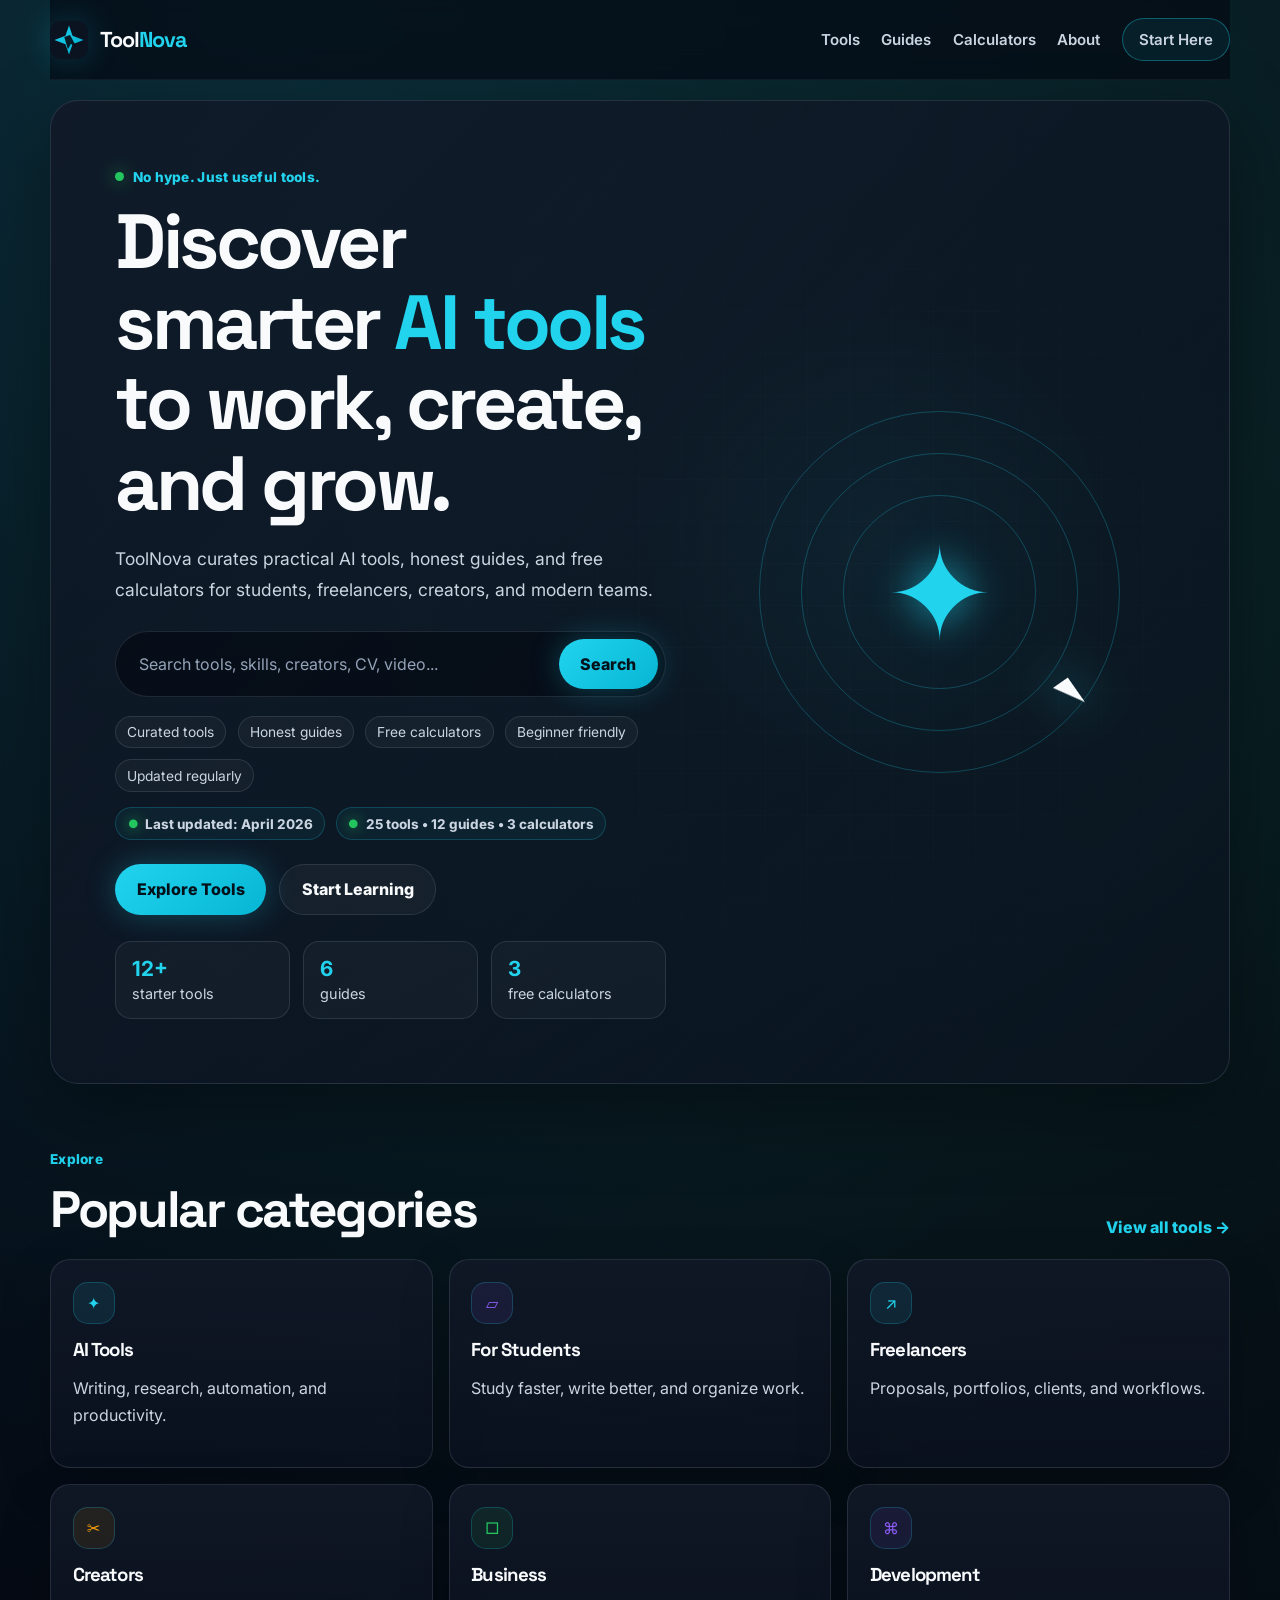
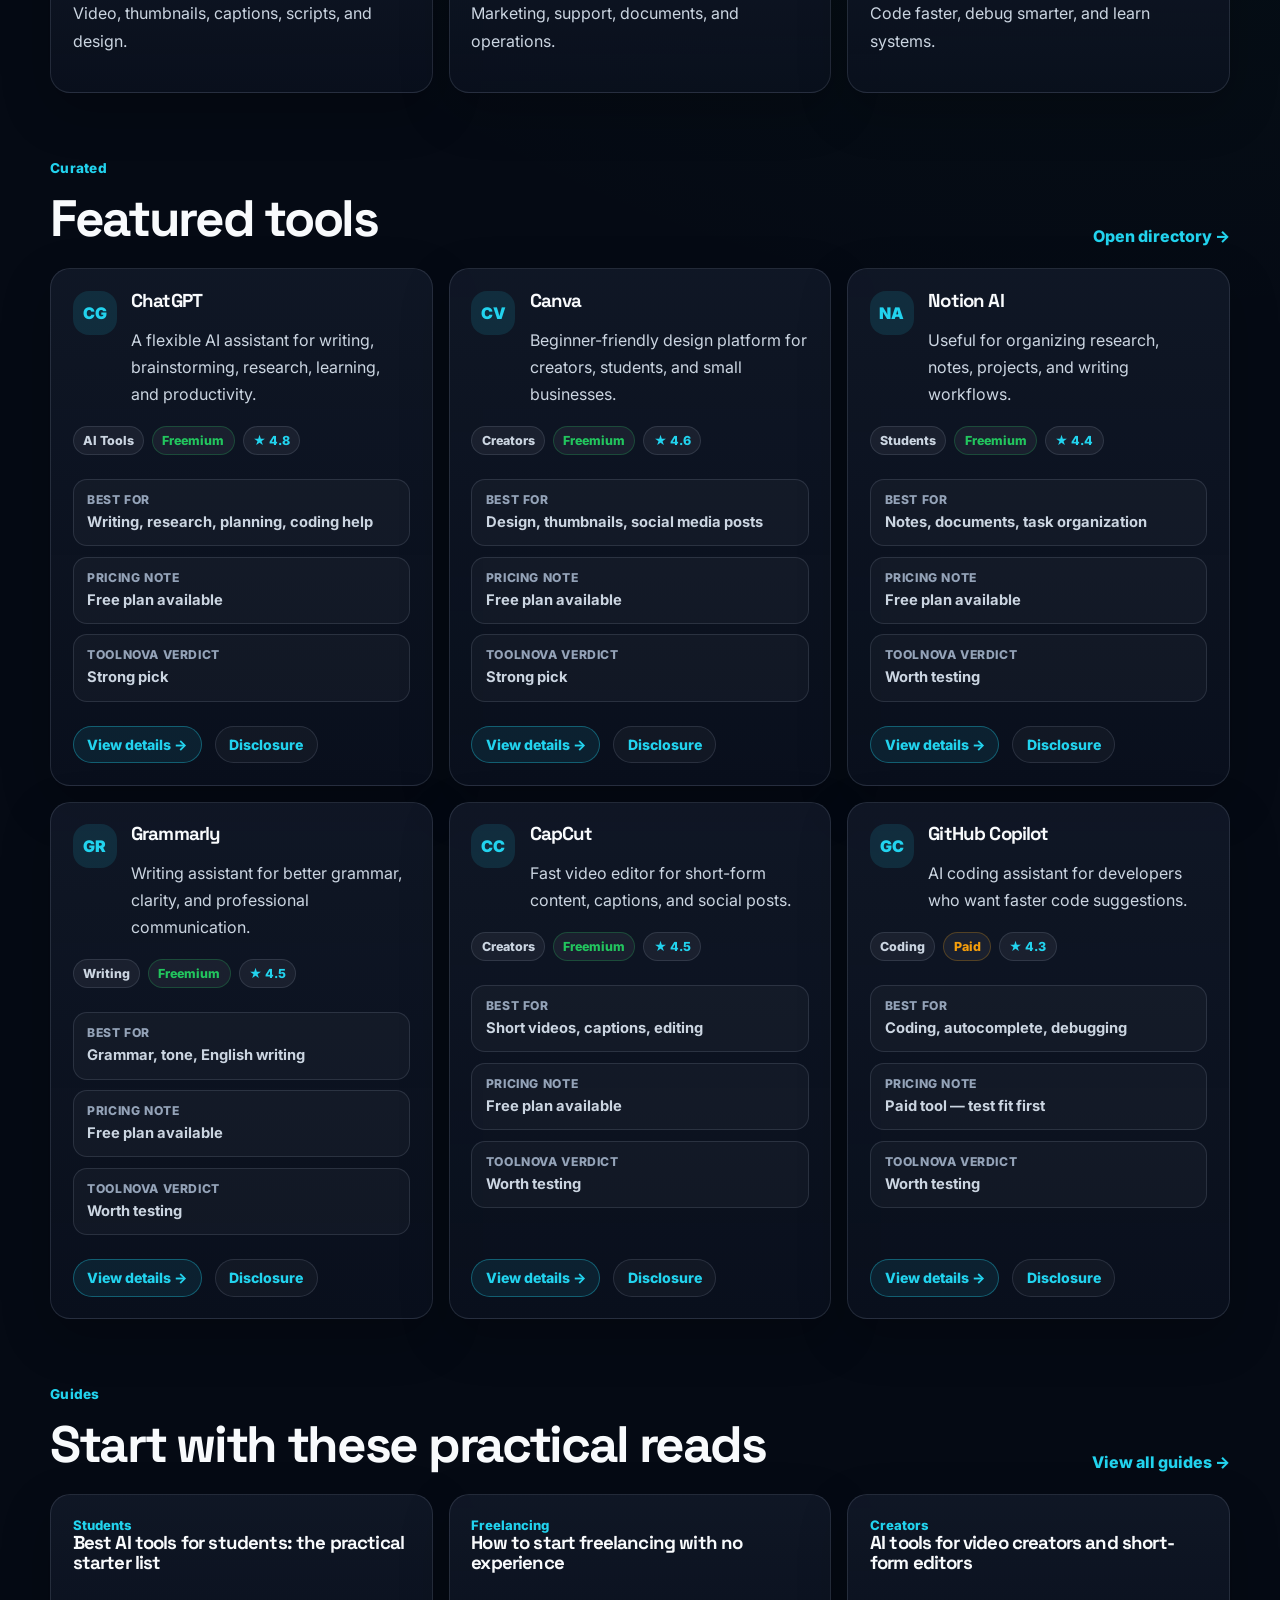
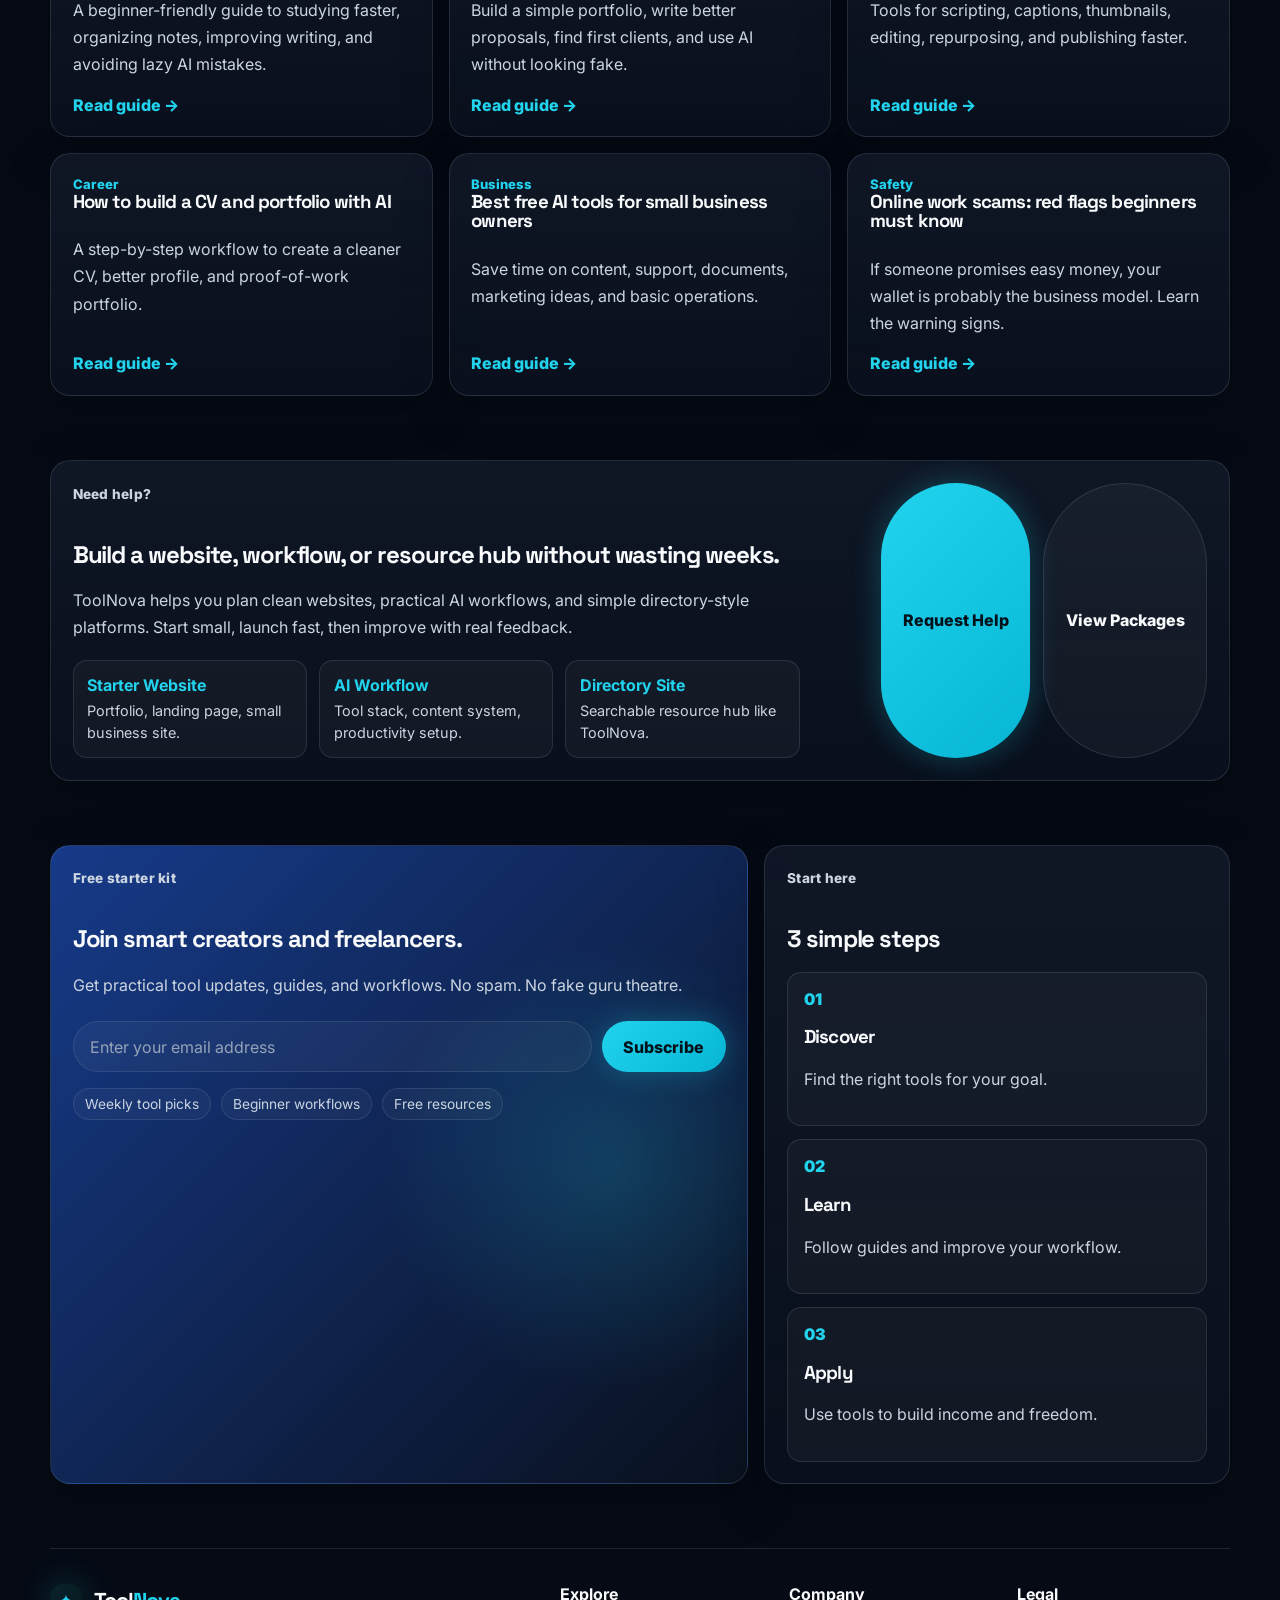
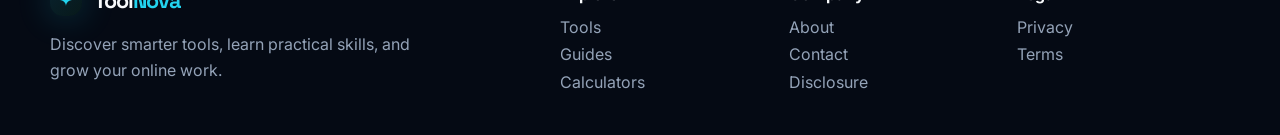
==== index.html @ 2f3869a3 "Prepare Google Search Console setup" ====
<!DOCTYPE html>
<html lang="en">
<head>
  <meta charset="UTF-8" />
  <meta name="viewport" content="width=device-width, initial-scale=1.0" />
  <meta name="description" content="ToolNova helps students, freelancers, creators, and teams discover smarter AI tools, practical guides, and useful calculators." />
  <link rel="canonical" href="https://toolnova.pages.dev/" />
  
  <meta property="og:title" content="ToolNova — Discover smarter AI tools" />
  <meta property="og:description"
    content="Curated AI tools, practical guides, and free calculators for students, freelancers, creators, and modern teams." />
  <meta property="og:type" content="website" />
  <meta property="og:url" content="https://toolnova.pages.dev/" />
  
  <meta name="twitter:card" content="summary" />
  <meta name="twitter:title" content="ToolNova — Discover smarter AI tools" />
  <meta name="twitter:description"
    content="Curated AI tools, practical guides, and free calculators for smarter online work." />
  <meta name="theme-color" content="#050A14" />
  <title>ToolNova — Discover smarter tools to work, create, and grow</title>
  <!-- Google Search Console verification will be added here after domain setup.
    Example:
    <meta name="google-site-verification" content="PASTE_VERIFICATION_CODE_HERE" />
    -->
  <link rel="icon" href="assets/favicon.svg" type="image/svg+xml" />
  <link rel="stylesheet" href="css/style.css" />
</head>
<body>
  <header class="site-header site-header-sticky">
    <a class="brand" href="index.html" aria-label="ToolNova Home">
      <span class="brand-mark" aria-hidden="true">
        <svg width="38" height="38" viewBox="0 0 64 64" fill="none" xmlns="http://www.w3.org/2000/svg">
          <rect width="64" height="64" rx="18" fill="#0B1220"/>
          <path d="M32 7.5L38 24.9L56.5 32L38 39.1L32 56.5L26 39.1L7.5 32L26 24.9L32 7.5Z" fill="url(#novaGradient)"/>
          <path d="M33.7 23.5L44 42.6L35 38.9L30.2 47.4L24 27.1L33.7 23.5Z" fill="#050A14" opacity="0.9"/>
          <defs>
            <linearGradient id="novaGradient" x1="11" y1="9" x2="54" y2="57" gradientUnits="userSpaceOnUse">
              <stop stop-color="#22D3EE"/>
              <stop offset="0.72" stop-color="#06B6D4"/>
              <stop offset="1" stop-color="#22C55E"/>
            </linearGradient>
          </defs>
        </svg>
      </span>
      <span class="brand-text">Tool<span>Nova</span></span>
    </a>

    <button class="nav-toggle" aria-label="Open menu" data-nav-toggle>☰</button>

    <nav class="main-nav" data-nav>
      <a href="tools.html">Tools</a>
      <a href="guides.html">Guides</a>
      <a href="calculators.html">Calculators</a>
      <a href="about.html">About</a>
      <a class="nav-cta" href="contact.html">Start Here</a>
    </nav>
  </header>

  <main>
    <section class="hero">
      <div class="hero-content">
        <p class="eyebrow"><span></span> No hype. Just useful tools.</p>
        <h1>Discover smarter <span>AI tools</span> to work, create, and grow.</h1>
        <p class="hero-copy">
          ToolNova curates practical AI tools, honest guides, and free calculators for students,
          freelancers, creators, and modern teams.
        </p>

        <form class="hero-search" action="tools.html">
          <input name="q" type="search" placeholder="Search tools, skills, creators, CV, video..." aria-label="Search ToolNova" />
          <button type="submit">Search</button>
        </form>

        <div class="trust-row">
          <span>Curated tools</span>
          <span>Honest guides</span>
          <span>Free calculators</span>
          <span>Beginner friendly</span>
          <span>Updated regularly</span>
        </div>
        
        <div class="update-signal">
          <span>Last updated: April 2026</span>
          <span>25 tools • 12 guides • 3 calculators</span>  </div>

        <div class="hero-actions">
          <a class="btn btn-primary" href="tools.html">Explore Tools</a>
          <a class="btn btn-secondary" href="guides.html">Start Learning</a>
        </div>

        <div class="quick-stats">
          <div><strong>12+</strong><span>starter tools</span></div>
          <div><strong>6</strong><span>guides</span></div>
          <div><strong>3</strong><span>free calculators</span></div>
        </div>
      </div>

      <div class="hero-visual" aria-hidden="true">
        <div class="orbital">
          <div class="orbit orbit-one"></div>
          <div class="orbit orbit-two"></div>
          <div class="orbit orbit-three"></div>
          <div class="nova-star">✦</div>
          <div class="cursor-shape"></div>
        </div>
      </div>
    </section>

    <section class="section">
      <div class="section-head">
        <div>
          <p class="section-kicker">Explore</p>
          <h2>Popular categories</h2>
        </div>
        <a href="tools.html" class="text-link">View all tools →</a>
      </div>

      <div class="category-grid">
        <a class="category-card" href="tools.html?category=AI Tools">
          <span class="category-icon">✦</span>
          <h3>AI Tools</h3>
          <p>Writing, research, automation, and productivity.</p>
        </a>
        <a class="category-card" href="tools.html?category=Students">
          <span class="category-icon violet">▱</span>
          <h3>For Students</h3>
          <p>Study faster, write better, and organize work.</p>
        </a>
        <a class="category-card" href="tools.html?category=Freelancers">
          <span class="category-icon cyan">↗</span>
          <h3>Freelancers</h3>
          <p>Proposals, portfolios, clients, and workflows.</p>
        </a>
        <a class="category-card" href="tools.html?category=Creators">
          <span class="category-icon amber">✂</span>
          <h3>Creators</h3>
          <p>Video, thumbnails, captions, scripts, and design.</p>
        </a>
        <a class="category-card" href="tools.html?category=Business">
          <span class="category-icon green">□</span>
          <h3>Business</h3>
          <p>Marketing, support, documents, and operations.</p>
        </a>
        <a class="category-card" href="tools.html?category=Coding">
          <span class="category-icon purple">⌘</span>
          <h3>Development</h3>
          <p>Code faster, debug smarter, and learn systems.</p>
        </a>
      </div>
    </section>

    <section class="section">
      <div class="section-head">
        <div>
          <p class="section-kicker">Curated</p>
          <h2>Featured tools</h2>
        </div>
        <a href="tools.html" class="text-link">Open directory →</a>
      </div>

      <div class="tool-grid" data-featured-tools></div>
    </section>

    <section class="section">
      <div class="section-head">
        <div>
          <p class="section-kicker">Guides</p>
          <h2>Start with these practical reads</h2>
        </div>
        <a href="guides.html" class="text-link">View all guides →</a>
      </div>
      <div class="article-grid" data-home-guides></div>
    </section>

    <section class="service-strip enhanced-service-strip">
      <div>
        <p class="section-kicker">Need help?</p>
        <h2>Build a website, workflow, or resource hub without wasting weeks.</h2>
        <p>
          ToolNova helps you plan clean websites, practical AI workflows, and simple directory-style platforms.
          Start small, launch fast, then improve with real feedback.
        </p>
    
        <div class="service-mini-grid">
          <div>
            <strong>Starter Website</strong>
            <span>Portfolio, landing page, small business site.</span>
          </div>
          <div>
            <strong>AI Workflow</strong>
            <span>Tool stack, content system, productivity setup.</span>
          </div>
          <div>
            <strong>Directory Site</strong>
            <span>Searchable resource hub like ToolNova.</span>
          </div>
        </div>
      </div>
    
      <div class="service-actions">
        <a class="btn btn-primary" href="contact.html">Request Help</a>
        <a class="btn btn-secondary" href="contact.html">View Packages</a>
      </div>
      </section>
      
    <section class="split-section">
      <div class="newsletter-card">
        <p class="section-kicker">Free starter kit</p>
        <h2>Join smart creators and freelancers.</h2>
        <p>Get practical tool updates, guides, and workflows. No spam. No fake guru theatre.</p>
        <form class="inline-form">
          <input type="email" placeholder="Enter your email address" aria-label="Email address">
          <button type="button">Subscribe</button>
        </form>
        <div class="newsletter-benefits">
          <span>Weekly tool picks</span>
          <span>Beginner workflows</span>
          <span>Free resources</span>
        </div>
      </div>

      <div class="steps-card">
        <p class="section-kicker">Start here</p>
        <h2>3 simple steps</h2>
        <div class="steps">
          <div>
            <span>01</span>
            <h3>Discover</h3>
            <p>Find the right tools for your goal.</p>
          </div>
          <div>
            <span>02</span>
            <h3>Learn</h3>
            <p>Follow guides and improve your workflow.</p>
          </div>
          <div>
            <span>03</span>
            <h3>Apply</h3>
            <p>Use tools to build income and freedom.</p>
          </div>
        </div>
      </div>
    </section>
  </main>

  <footer class="site-footer">
    <div>
      <a class="brand footer-brand" href="index.html">
        <span class="brand-mark small">✦</span>
        <span class="brand-text">Tool<span>Nova</span></span>
      </a>
      <p>Discover smarter tools, learn practical skills, and grow your online work.</p>
    </div>

    <div class="footer-links">
      <div>
        <h4>Explore</h4>
        <a href="tools.html">Tools</a>
        <a href="guides.html">Guides</a>
        <a href="calculators.html">Calculators</a>
      </div>
      <div>
        <h4>Company</h4>
        <a href="about.html">About</a>
        <a href="contact.html">Contact</a>
        <a href="affiliate-disclosure.html">Disclosure</a>
      </div>
      <div>
        <h4>Legal</h4>
        <a href="privacy.html">Privacy</a>
        <a href="terms.html">Terms</a>
      </div>
    </div>
  </footer>

  <script src="js/data.js"></script>
  <script src="js/app.js"></script>
</body>
</html>
---- css/style.css ----
@import url('https://fonts.googleapis.com/css2?family=Inter:wght@400;500;600;700;800&family=Space+Grotesk:wght@600;700;800&display=swap');

:root {
  --bg: #050A14;
  --surface: #0B1220;
  --card: #111827;
  --card-soft: #162033;
  --primary: #22D3EE;
  --primary-dark: #06B6D4;
  --success: #22C55E;
  --warning: #F59E0B;
  --violet: #8B5CF6;
  --text: #F8FAFC;
  --text-soft: #CBD5E1;
  --text-muted: #94A3B8;
  --border: rgba(148, 163, 184, 0.18);
  --glow: rgba(34, 211, 238, 0.28);
  --shadow: 0 24px 80px rgba(0, 0, 0, 0.35);
  --radius-xl: 28px;
  --radius-lg: 20px;
  --radius-md: 14px;
}

* { box-sizing: border-box; }
html { scroll-behavior: smooth; }

body {
  margin: 0;
  font-family: Inter, system-ui, -apple-system, BlinkMacSystemFont, "Segoe UI", sans-serif;
  color: var(--text);
  background:
    radial-gradient(circle at 20% 0%, rgba(34, 211, 238, 0.16), transparent 32%),
    radial-gradient(circle at 88% 12%, rgba(34, 197, 94, 0.08), transparent 30%),
    var(--bg);
  min-height: 100vh;
}

a { color: inherit; }
button, input, select { font: inherit; }

.site-header {
  width: min(1180px, calc(100% - 32px));
  margin: 0 auto;
  padding: 18px 0;
  display: flex;
  align-items: center;
  justify-content: space-between;
  position: relative;
  z-index: 20;
}

.site-header-sticky {
  position: sticky;
  top: 0;
  backdrop-filter: blur(14px);
  background: rgba(5, 10, 20, 0.72);
  border-bottom: 1px solid rgba(148, 163, 184, 0.08);
}

.site-header.compact { border-bottom: 1px solid rgba(148, 163, 184, 0.08); }

.brand {
  display: inline-flex;
  align-items: center;
  gap: 0.72rem;
  text-decoration: none;
}
.brand-mark {
  display: inline-grid;
  place-items: center;
  width: 38px;
  height: 38px;
  border-radius: 18px;
  color: var(--primary);
  background: linear-gradient(135deg, rgba(34, 211, 238, 0.12), rgba(34, 197, 94, 0.08));
  box-shadow: 0 0 34px rgba(34, 211, 238, 0.24);
}
.brand-mark.small {
  width: 32px;
  height: 32px;
  border-radius: 13px;
}
.brand-text {
  font-family: "Space Grotesk", Inter, sans-serif;
  font-size: 1.35rem;
  font-weight: 800;
  letter-spacing: -0.045em;
}
.brand-text span { color: var(--primary); }

.main-nav {
  display: flex;
  align-items: center;
  gap: 1.35rem;
}
.main-nav a {
  text-decoration: none;
  color: var(--text-soft);
  font-size: 0.94rem;
  font-weight: 600;
  transition: 0.2s ease;
}
.main-nav a:hover, .main-nav a.active { color: var(--primary); }
.nav-cta {
  padding: 0.7rem 1rem;
  border: 1px solid rgba(34, 211, 238, 0.35);
  border-radius: 999px;
  background: rgba(34, 211, 238, 0.08);
}
.nav-toggle {
  display: none;
  color: var(--text);
  background: transparent;
  border: 1px solid var(--border);
  border-radius: 12px;
  padding: 0.45rem 0.7rem;
}

.hero {
  width: min(1180px, calc(100% - 32px));
  margin: 20px auto 0;
  min-height: 640px;
  display: grid;
  grid-template-columns: 1.1fr 0.9fr;
  gap: 3rem;
  align-items: center;
  border: 1px solid var(--border);
  border-radius: var(--radius-xl);
  background:
    linear-gradient(135deg, rgba(17, 24, 39, 0.86), rgba(11, 18, 32, 0.58)),
    radial-gradient(circle at 70% 45%, rgba(34, 211, 238, 0.16), transparent 24%);
  box-shadow: var(--shadow);
  padding: clamp(2rem, 5vw, 4.5rem);
  overflow: hidden;
  position: relative;
}
.hero::before {
  content: "";
  position: absolute;
  inset: 0;
  opacity: 0.35;
  background-image:
    linear-gradient(rgba(148, 163, 184, 0.08) 1px, transparent 1px),
    linear-gradient(90deg, rgba(148, 163, 184, 0.08) 1px, transparent 1px);
  background-size: 42px 42px;
  mask-image: radial-gradient(circle at 70% 50%, black, transparent 60%);
  pointer-events: none;
}
.hero-content, .hero-visual { position: relative; z-index: 2; }

.eyebrow, .section-kicker {
  color: var(--primary);
  display: inline-flex;
  align-items: center;
  gap: 0.55rem;
  font-weight: 800;
  font-size: 0.85rem;
  letter-spacing: 0.02em;
  margin: 0 0 1rem;
}
.eyebrow span {
  width: 9px; height: 9px; border-radius: 50%;
  background: var(--success);
  box-shadow: 0 0 18px rgba(34, 197, 94, 0.8);
}

h1, h2, h3 {
  font-family: "Space Grotesk", Inter, sans-serif;
  letter-spacing: -0.045em;
  line-height: 1.05;
}
.hero h1 { font-size: clamp(2.7rem, 6vw, 5.8rem); margin: 0 0 1.2rem; }
.hero h1 span, .page-hero h1 span { color: var(--primary); }
.hero-copy {
  color: var(--text-soft);
  font-size: 1.09rem;
  line-height: 1.8;
  max-width: 650px;
  margin: 0 0 1.6rem;
}

.hero-search {
  display: flex;
  max-width: 680px;
  padding: 0.45rem;
  gap: 0.4rem;
  border: 1px solid var(--border);
  border-radius: 999px;
  background: rgba(5, 10, 20, 0.72);
}
.hero-search input,
.filters input,
.filters select,
.inline-form input,
.calculator-card input {
  width: 100%;
  background: rgba(255, 255, 255, 0.04);
  border: 1px solid var(--border);
  color: var(--text);
  border-radius: 999px;
  padding: 0.9rem 1rem;
  outline: none;
}
.hero-search input { border: 0; background: transparent; }
.hero-search input::placeholder,
.inline-form input::placeholder { color: var(--text-muted); }

.hero-search button, .inline-form button, .btn {
  border: 0;
  cursor: pointer;
  border-radius: 999px;
  padding: 0.92rem 1.35rem;
  font-weight: 800;
  text-decoration: none;
  display: inline-flex;
  align-items: center;
  justify-content: center;
  transition: transform 0.2s ease, box-shadow 0.2s ease;
  white-space: nowrap;
}
.hero-search button, .inline-form button, .btn-primary {
  background: linear-gradient(135deg, var(--primary), var(--primary-dark));
  color: #03111A;
  box-shadow: 0 0 30px var(--glow);
}
.btn-secondary {
  background: rgba(255, 255, 255, 0.04);
  color: var(--text);
  border: 1px solid var(--border);
}
.btn:hover, .hero-search button:hover, .inline-form button:hover { transform: translateY(-2px); }

.trust-row {
  display: flex; flex-wrap: wrap; gap: 0.7rem;
  margin: 1.2rem 0 1.2rem;
}
.trust-row span, .newsletter-benefits span {
  font-size: 0.86rem;
  color: var(--text-soft);
  border: 1px solid var(--border);
  background: rgba(255, 255, 255, 0.035);
  padding: 0.45rem 0.7rem;
  border-radius: 999px;
}
.hero-actions {
  display: flex;
  gap: 0.8rem;
  flex-wrap: wrap;
}
.quick-stats {
  margin-top: 1.6rem;
  display: grid;
  grid-template-columns: repeat(3, minmax(0, 1fr));
  gap: 0.8rem;
}
.quick-stats div {
  padding: 0.9rem 1rem;
  border: 1px solid var(--border);
  background: rgba(255, 255, 255, 0.03);
  border-radius: 16px;
}
.quick-stats strong {
  display: block;
  color: var(--primary);
  font-size: 1.3rem;
  margin-bottom: 0.15rem;
}
.quick-stats span { color: var(--text-soft); font-size: 0.9rem; }

.hero-visual { min-height: 420px; display: grid; place-items: center; }
.orbital {
  width: min(420px, 82vw);
  height: min(420px, 82vw);
  position: relative;
  display: grid;
  place-items: center;
}
.orbit {
  position: absolute;
  border: 1px solid rgba(34, 211, 238, 0.25);
  border-radius: 50%;
  animation: spin 22s linear infinite;
}
.orbit-one { width: 86%; height: 86%; }
.orbit-two { width: 66%; height: 66%; animation-duration: 16s; }
.orbit-three { width: 46%; height: 46%; animation-duration: 10s; }
.nova-star {
  font-size: 8rem;
  color: var(--primary);
  text-shadow: 0 0 40px rgba(34, 211, 238, 0.7);
}
.cursor-shape {
  position: absolute;
  right: 17%;
  bottom: 22%;
  width: 0; height: 0;
  border-top: 30px solid var(--text);
  border-left: 18px solid transparent;
  transform: rotate(-35deg);
  filter: drop-shadow(0 0 22px rgba(34, 211, 238, 0.8));
}
@keyframes spin {
  from { transform: rotate(0); }
  to { transform: rotate(360deg); }
}

.section, .split-section, .page, .service-strip {
  width: min(1180px, calc(100% - 32px));
  margin: 4rem auto;
}
.section-head {
  display: flex;
  align-items: flex-end;
  justify-content: space-between;
  gap: 1rem;
  margin-bottom: 1.2rem;
}
.section-head h2, .page-hero h1, .content-card h1, .detail-hero h1 {
  margin: 0;
  font-size: clamp(2rem, 4vw, 3.4rem);
}
.text-link {
  color: var(--primary);
  text-decoration: none;
  font-weight: 800;
}

.category-grid, .tool-grid, .article-grid, .calculator-grid {
  display: grid;
  grid-template-columns: repeat(3, 1fr);
  gap: 1rem;
  margin-top: 1.4rem;
}
.category-card, .tool-card, .article-card, .calculator-card, .content-card, .newsletter-card, .steps-card, .detail-shell, .service-strip {
  border: 1px solid var(--border);
  border-radius: var(--radius-lg);
  background: linear-gradient(180deg, rgba(17, 24, 39, 0.9), rgba(11, 18, 32, 0.72));
  padding: 1.35rem;
  box-shadow: 0 18px 50px rgba(0, 0, 0, 0.22);
}
.category-card, .article-card { text-decoration: none; transition: 0.2s ease; }
.category-card:hover, .article-card:hover, .tool-card:hover { transform: translateY(-4px); border-color: rgba(34, 211, 238, 0.34); }

.category-icon {
  display: grid;
  place-items: center;
  width: 42px; height: 42px; border-radius: 15px;
  color: var(--primary);
  background: rgba(34, 211, 238, 0.09);
  border: 1px solid rgba(34, 211, 238, 0.22);
  margin-bottom: 1rem;
}
.category-icon.green { color: var(--success); background: rgba(34, 197, 94, 0.09); }
.category-icon.amber { color: var(--warning); background: rgba(245, 158, 11, 0.09); }
.category-icon.violet, .category-icon.purple { color: var(--violet); background: rgba(139, 92, 246, 0.09); }
.category-icon.cyan { color: var(--primary); }

.category-card h3, .tool-card h3, .article-card h3 { margin: 0 0 0.55rem; }
.category-card p, .tool-card p, .article-card p, .page-hero p, .content-card p, .newsletter-card p, .steps-card p, .calculator-card p, .detail-shell p, .service-strip p {
  color: var(--text-soft);
  line-height: 1.7;
}

.tool-card { position: relative; overflow: hidden; display: flex; flex-direction: column; gap: 0.7rem; }
.tool-top { display: flex; gap: 0.9rem; align-items: flex-start; }
.tool-logo {
  width: 44px; height: 44px; border-radius: 16px; display: grid; place-items: center;
  background: rgba(34, 211, 238, 0.12);
  color: var(--primary);
  font-weight: 900;
  flex-shrink: 0;
}
.tool-meta {
  display: flex; gap: 0.5rem; flex-wrap: wrap;
  margin: 0.4rem 0;
}
.badge {
  font-size: 0.78rem;
  font-weight: 800;
  border-radius: 999px;
  padding: 0.38rem 0.58rem;
  background: rgba(255, 255, 255, 0.055);
  color: var(--text-soft);
  border: 1px solid var(--border);
}
.badge.free { color: var(--success); border-color: rgba(34, 197, 94, 0.25); }
.badge.paid { color: var(--warning); border-color: rgba(245, 158, 11, 0.25); }
.badge.rating { color: var(--primary); }
.tool-actions {
  display: flex; gap: 0.8rem; flex-wrap: wrap; margin-top: auto;
}
.tool-actions a {
  text-decoration: none; font-weight: 800; font-size: 0.88rem; color: var(--primary);
}

.split-section {
  display: grid;
  grid-template-columns: 1.2fr 0.8fr;
  gap: 1rem;
}
.newsletter-card {
  background:
    radial-gradient(circle at 80% 50%, rgba(34, 211, 238, 0.18), transparent 35%),
    linear-gradient(135deg, rgba(37, 99, 235, 0.55), rgba(11, 18, 32, 0.8));
}
.inline-form { display: flex; gap: 0.6rem; margin-top: 1.4rem; }
.newsletter-benefits {
  display: flex;
  flex-wrap: wrap;
  gap: 0.6rem;
  margin-top: 1rem;
}
.steps { display: grid; gap: 0.85rem; }
.steps div {
  border: 1px solid var(--border);
  border-radius: var(--radius-md);
  padding: 1rem;
  background: rgba(255, 255, 255, 0.035);
}
.steps span { color: var(--primary); font-weight: 900; }

.service-strip {
  display: grid;
  grid-template-columns: 1.3fr 0.7fr;
  gap: 1rem;
  align-items: center;
}
.service-actions {
  display: flex;
  justify-content: flex-end;
  gap: 0.8rem;
  flex-wrap: wrap;
}

.page { min-height: 68vh; }
.page.narrow { max-width: 860px; }
.page-hero { margin: 2.2rem 0; }
.page-hero p { max-width: 740px; font-size: 1.05rem; }
.directory-panel { margin-top: 2rem; }
.filters {
  display: grid;
  grid-template-columns: 1fr 220px 190px;
  gap: 0.8rem;
  margin-bottom: 0.8rem;
}

.filter-summary {
  display: flex;
  align-items: center;
  justify-content: space-between;
  gap: 1rem;
  margin-bottom: 1.4rem;
  padding: 0.85rem 1rem;
  border: 1px solid var(--border);
  border-radius: var(--radius-md);
  background: rgba(255, 255, 255, 0.035);
}

.filter-summary p {
  margin: 0;
  color: var(--text-soft);
  font-weight: 700;
}

.filter-summary button {
  border: 1px solid rgba(34, 211, 238, 0.3);
  background: rgba(34, 211, 238, 0.08);
  color: var(--primary);
  border-radius: 999px;
  padding: 0.55rem 0.85rem;
  font-weight: 800;
  cursor: pointer;
}
.filters select {
  color: var(--text);
  background-color: var(--surface);
}
.article-card {
  min-height: 240px;
  display: flex;
  flex-direction: column;
}

.article-card .text-link {
  margin-top: auto;
}
.article-card .tag { color: var(--primary); font-weight: 800; font-size: 0.82rem; }

.calculator-card { display: grid; gap: 0.8rem; }
.calculator-card h2 { font-size: 1.55rem; margin: 0 0 0.4rem; }
.calculator-card label {
  color: var(--text-soft);
  display: grid;
  gap: 0.45rem;
}
.calculator-card input { border-radius: var(--radius-md); }
.result {
  margin: 0;
  padding: 1rem;
  border-radius: var(--radius-md);
  background: rgba(34, 197, 94, 0.08);
  color: var(--success) !important;
  border: 1px solid rgba(34, 197, 94, 0.2);
  font-weight: 900;
}

.detail-shell { padding: 0; overflow: hidden; }
.detail-hero {
  padding: 1.6rem;
  border-bottom: 1px solid var(--border);
  background:
    radial-gradient(circle at 90% 15%, rgba(34, 211, 238, 0.16), transparent 30%),
    linear-gradient(180deg, rgba(17, 24, 39, 0.96), rgba(11, 18, 32, 0.8));
}
.detail-grid {
  display: grid;
  grid-template-columns: 1.2fr 0.8fr;
  gap: 1rem;
  padding: 1.4rem;
}
.detail-panel, .detail-aside {
  border: 1px solid var(--border);
  border-radius: var(--radius-md);
  padding: 1rem;
  background: rgba(255,255,255,0.03);
}
.detail-list {
  margin: 0;
  padding-left: 1.2rem;
  color: var(--text-soft);
}
.detail-list li { margin: 0.55rem 0; }
.info-stack {
  display: grid;
  gap: 0.8rem;
}
.info-box {
  border: 1px solid var(--border);
  border-radius: var(--radius-md);
  padding: 0.9rem;
  background: rgba(255,255,255,0.03);
}
.detail-actions {
  display: flex;
  gap: 0.7rem;
  flex-wrap: wrap;
  margin-top: 1rem;
}
.detail-actions a {
  text-decoration: none;
}

.contact-box {
  margin-top: 1.4rem;
  border: 1px solid var(--border);
  border-radius: var(--radius-md);
  padding: 1rem;
  background: rgba(255, 255, 255, 0.035);
}

.site-footer {
  width: min(1180px, calc(100% - 32px));
  margin: 4rem auto 0;
  border-top: 1px solid var(--border);
  padding: 2.2rem 0;
  display: grid;
  grid-template-columns: 1fr 1.4fr;
  gap: 2rem;
}
.site-footer p {
  color: var(--text-muted);
  line-height: 1.6;
  max-width: 380px;
}
.footer-links {
  display: grid;
  grid-template-columns: repeat(3, 1fr);
  gap: 1rem;
}
.footer-links h4 { margin: 0 0 0.8rem; }
.footer-links a {
  display: block;
  color: var(--text-muted);
  text-decoration: none;
  margin: 0.45rem 0;
}
.mini-footer {
  width: min(1180px, calc(100% - 32px));
  margin: 4rem auto 0;
  padding: 1.5rem 0;
  border-top: 1px solid var(--border);
  color: var(--text-muted);
}

@media (max-width: 900px) {
  .site-header { width: min(100% - 24px, 1180px); }
  .nav-toggle { display: inline-flex; }
  .main-nav {
    position: absolute;
    right: 0;
    top: 76px;
    display: none;
    flex-direction: column;
    align-items: stretch;
    width: min(320px, calc(100vw - 32px));
    padding: 1rem;
    border: 1px solid var(--border);
    border-radius: var(--radius-lg);
    background: rgba(11, 18, 32, 0.96);
    box-shadow: var(--shadow);
  }
  .main-nav.open { display: flex; }
  .hero {
    grid-template-columns: 1fr;
    min-height: auto;
    padding: 2rem;
  }
  .hero-visual { min-height: 280px; }
  .nova-star { font-size: 5.6rem; }
  .category-grid, .tool-grid, .article-grid, .calculator-grid, .split-section, .site-footer, .service-strip, .detail-grid {
    grid-template-columns: 1fr;
  }
  .filters, .quick-stats {
    grid-template-columns: 1fr;
  }
  .inline-form, .hero-search, .service-actions {
    flex-direction: column;
    border-radius: var(--radius-lg);
  }
  .hero-search input {
    border: 1px solid var(--border);
    border-radius: 999px;
  }
  .section-head {
    align-items: flex-start;
    flex-direction: column;
  }
  .footer-links { grid-template-columns: 1fr; }
}

@media (max-width: 520px) {
  .hero h1 { font-size: 2.45rem; }
  .hero, .section, .split-section, .page, .service-strip {
    width: min(100% - 20px, 1180px);
  }
  .brand-text { font-size: 1.15rem; }
}

/* Patch 8: Tools filter polish */
.filters {
  margin-bottom: 0.8rem;
}

.filter-summary {
  display: flex;
  align-items: center;
  justify-content: space-between;
  gap: 1rem;
  margin-bottom: 1.4rem;
  padding: 0.85rem 1rem;
  border: 1px solid var(--border);
  border-radius: var(--radius-md);
  background: rgba(255, 255, 255, 0.035);
}

.filter-summary p {
  margin: 0;
  color: var(--text-soft);
  font-weight: 700;
}

.filter-summary button {
  border: 1px solid rgba(34, 211, 238, 0.3);
  background: rgba(34, 211, 238, 0.08);
  color: var(--primary);
  border-radius: 999px;
  padding: 0.55rem 0.85rem;
  font-weight: 800;
  cursor: pointer;
}

.filter-summary button:hover {
  border-color: rgba(34, 211, 238, 0.55);
  background: rgba(34, 211, 238, 0.14);
}

@media (max-width: 900px) {
  .filter-summary {
    align-items: flex-start;
    flex-direction: column;
  }
}

/* Patch 9: Tool card trust polish */
.tool-desc {
  margin-bottom: 0;
}

.tool-insights {
  display: grid;
  gap: 0.65rem;
  margin: 0.4rem 0 0.8rem;
}

.tool-insights div {
  border: 1px solid var(--border);
  border-radius: var(--radius-md);
  padding: 0.75rem 0.85rem;
  background: rgba(255, 255, 255, 0.03);
}

.tool-insights span {
  display: block;
  margin-bottom: 0.25rem;
  color: var(--text-muted);
  font-size: 0.76rem;
  font-weight: 800;
  text-transform: uppercase;
  letter-spacing: 0.05em;
}

.tool-insights strong {
  color: var(--text-soft);
  font-size: 0.92rem;
  line-height: 1.45;
}

.tool-actions {
  align-items: center;
}

.tool-link {
  border-radius: 999px;
  padding: 0.58rem 0.85rem;
  border: 1px solid var(--border);
  background: rgba(255, 255, 255, 0.035);
}

.primary-tool-link {
  border-color: rgba(34, 211, 238, 0.35);
  background: rgba(34, 211, 238, 0.09);
  color: var(--primary) !important;
}

.primary-tool-link:hover,
.tool-link:hover {
  border-color: rgba(34, 211, 238, 0.55);
  background: rgba(34, 211, 238, 0.13);
}

/* Patch 10: Contact service funnel */
.service-package {
  margin-top: 1rem;
  padding: 1rem;
  border: 1px solid var(--border);
  border-radius: var(--radius-md);
  background: rgba(255, 255, 255, 0.035);
}

.service-package h3 {
  margin: 0 0 0.5rem;
  color: var(--text);
}

.service-package ul {
  margin: 0.8rem 0;
  padding-left: 1.2rem;
  color: var(--text-soft);
}

.service-package li {
  margin: 0.35rem 0;
}

.service-package strong {
  color: var(--primary);
  display: block;
  margin-top: 0.75rem;
}

.highlight-box {
  border-color: rgba(34, 211, 238, 0.35);
  background: linear-gradient(135deg, rgba(34, 211, 238, 0.08), rgba(34, 197, 94, 0.05));
}

/* Patch 11: Homepage service CTA polish */
.enhanced-service-strip {
  align-items: stretch;
}

.service-mini-grid {
  display: grid;
  grid-template-columns: repeat(3, 1fr);
  gap: 0.75rem;
  margin-top: 1.2rem;
}

.service-mini-grid div {
  padding: 0.85rem;
  border: 1px solid var(--border);
  border-radius: var(--radius-md);
  background: rgba(255, 255, 255, 0.035);
}

.service-mini-grid strong {
  display: block;
  margin-bottom: 0.35rem;
  color: var(--primary);
}

.service-mini-grid span {
  display: block;
  color: var(--text-soft);
  font-size: 0.9rem;
  line-height: 1.5;
}

@media (max-width: 900px) {
  .service-mini-grid {
    grid-template-columns: 1fr;
  }
}

/* Patch 12: Contact/social cleanup */
.contact-methods {
  display: grid;
  gap: 1rem;
}

.contact-method {
  padding: 1rem;
  border: 1px solid var(--border);
  border-radius: var(--radius-md);
  background: rgba(255, 255, 255, 0.035);
}

.contact-method span {
  display: block;
  margin-bottom: 0.25rem;
  color: var(--text-muted);
  font-size: 0.78rem;
  font-weight: 800;
  text-transform: uppercase;
  letter-spacing: 0.05em;
}

.contact-method strong {
  display: block;
  color: var(--primary);
  font-size: 1.05rem;
}

.contact-method small {
  display: block;
  margin-top: 0.35rem;
  color: var(--text-soft);
  line-height: 1.5;
}

/* Patch 12: Contact placeholder cleanup */
.contact-note {
  margin-top: 0.8rem;
  padding: 0.85rem 1rem;
  border: 1px solid rgba(34, 211, 238, 0.25);
  border-radius: var(--radius-md);
  background: rgba(34, 211, 238, 0.06);
  color: var(--text-soft);
}

/* Patch 14: Homepage trust and update signal */
.update-signal {
  display: flex;
  flex-wrap: wrap;
  gap: 0.65rem;
  margin: -0.25rem 0 1.45rem;
}

.update-signal span {
  display: inline-flex;
  align-items: center;
  gap: 0.4rem;
  padding: 0.48rem 0.72rem;
  border: 1px solid rgba(34, 211, 238, 0.22);
  border-radius: 999px;
  background: rgba(34, 211, 238, 0.055);
  color: var(--text-soft);
  font-size: 0.84rem;
  font-weight: 750;
}

.update-signal span::before {
  content: "●";
  color: var(--success);
  font-size: 0.72rem;
  text-shadow: 0 0 14px rgba(34, 197, 94, 0.8);
}
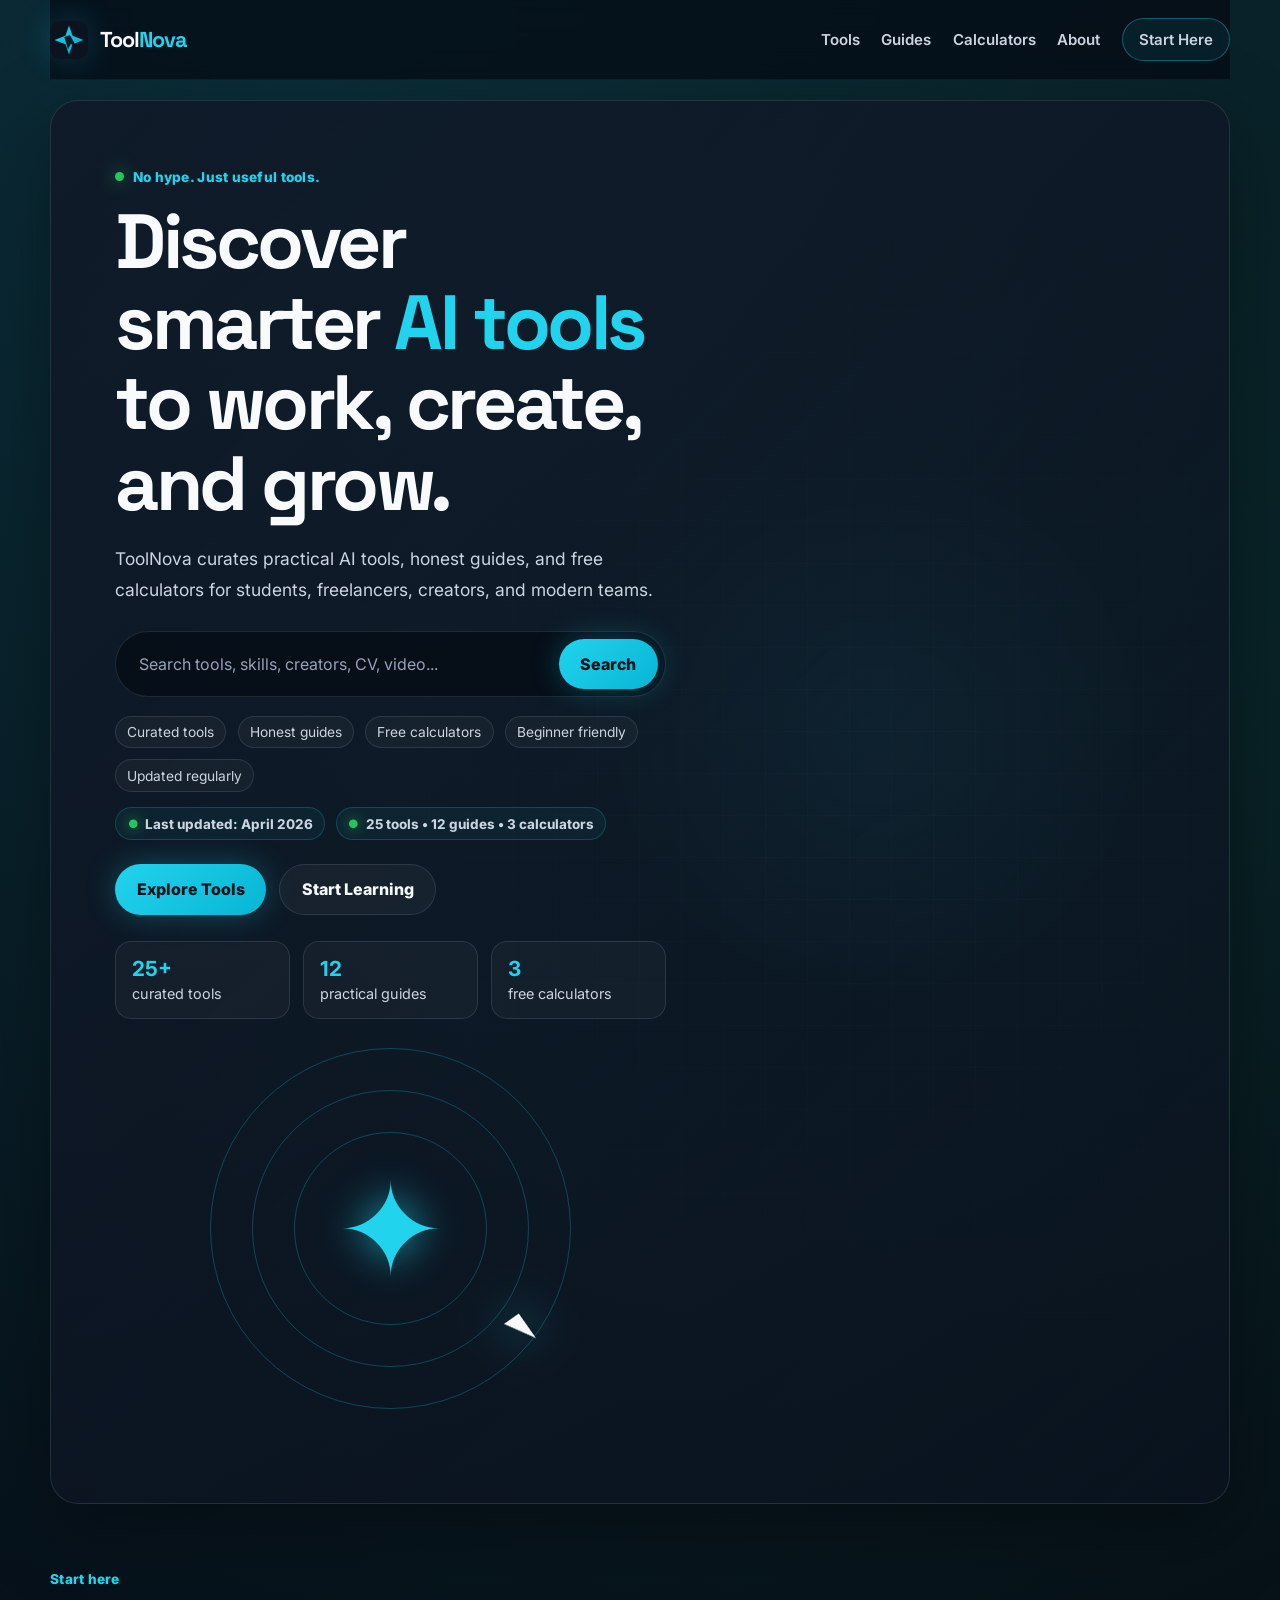
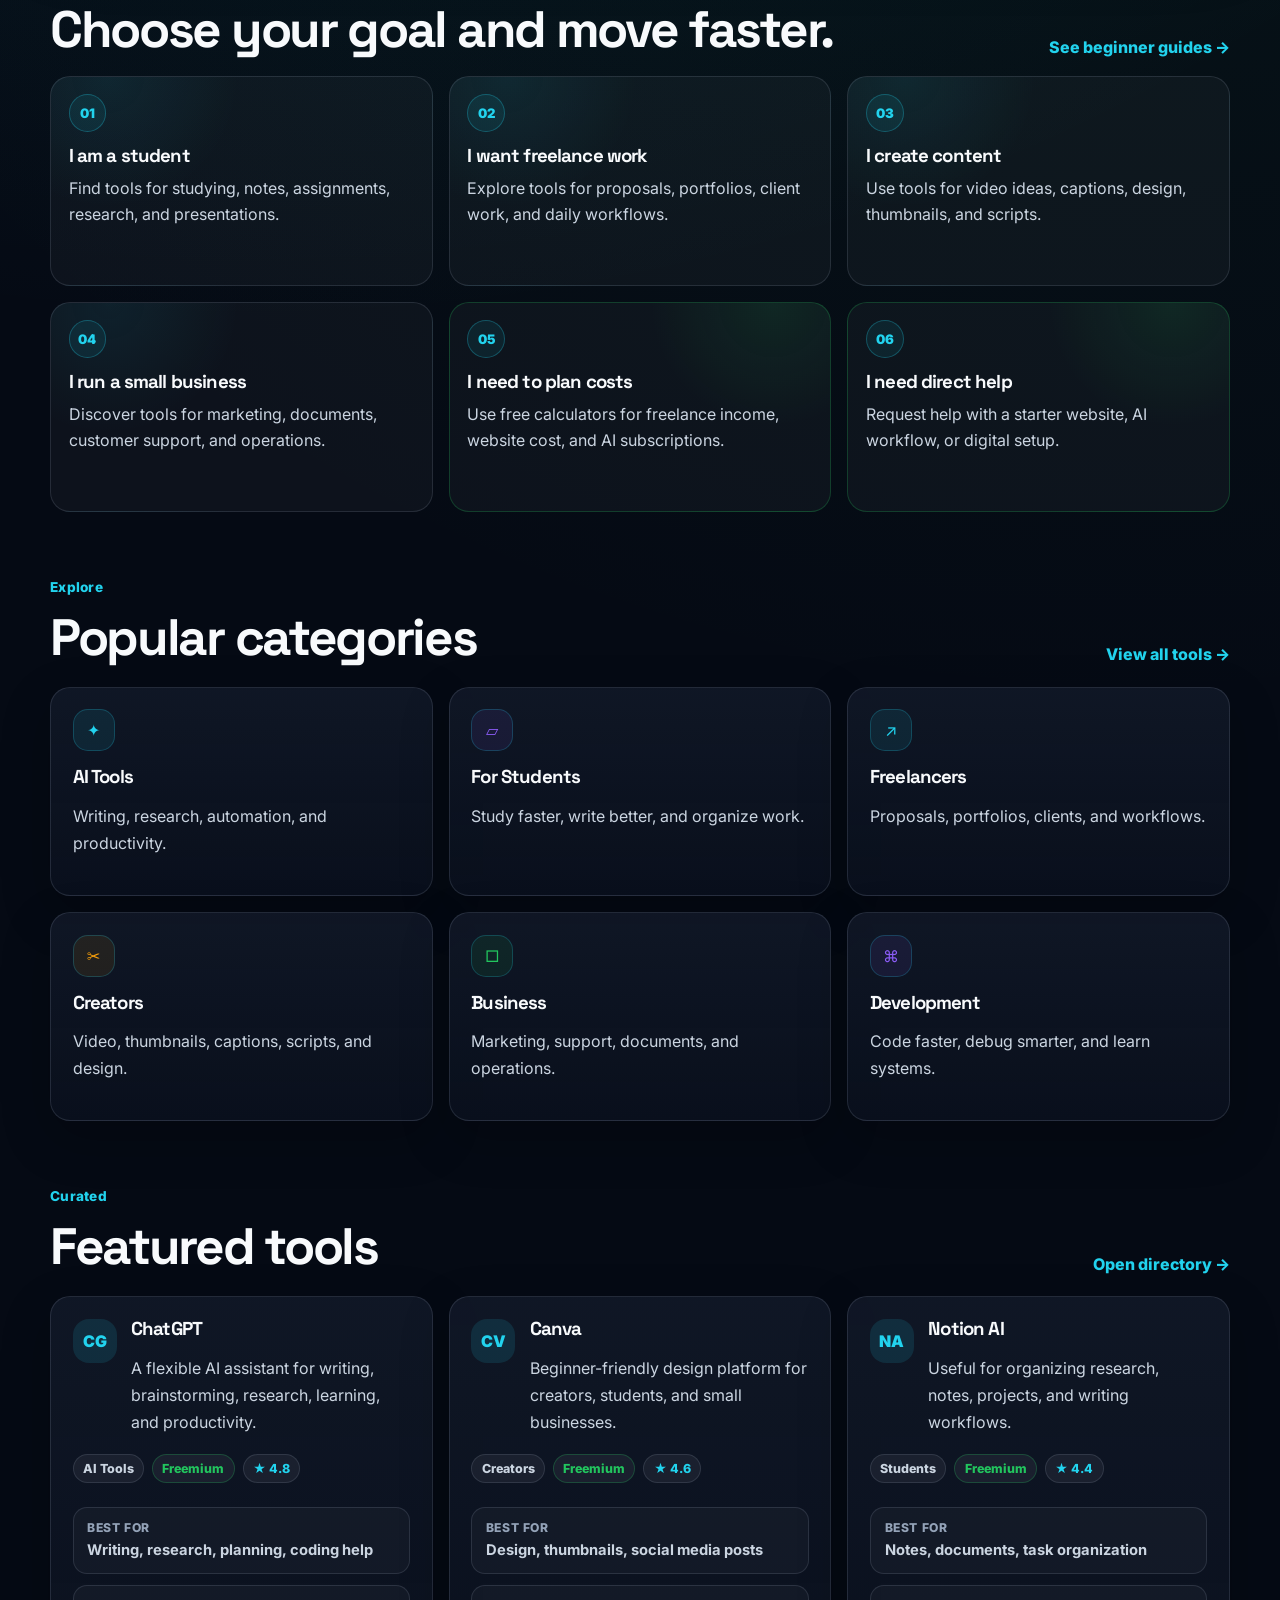
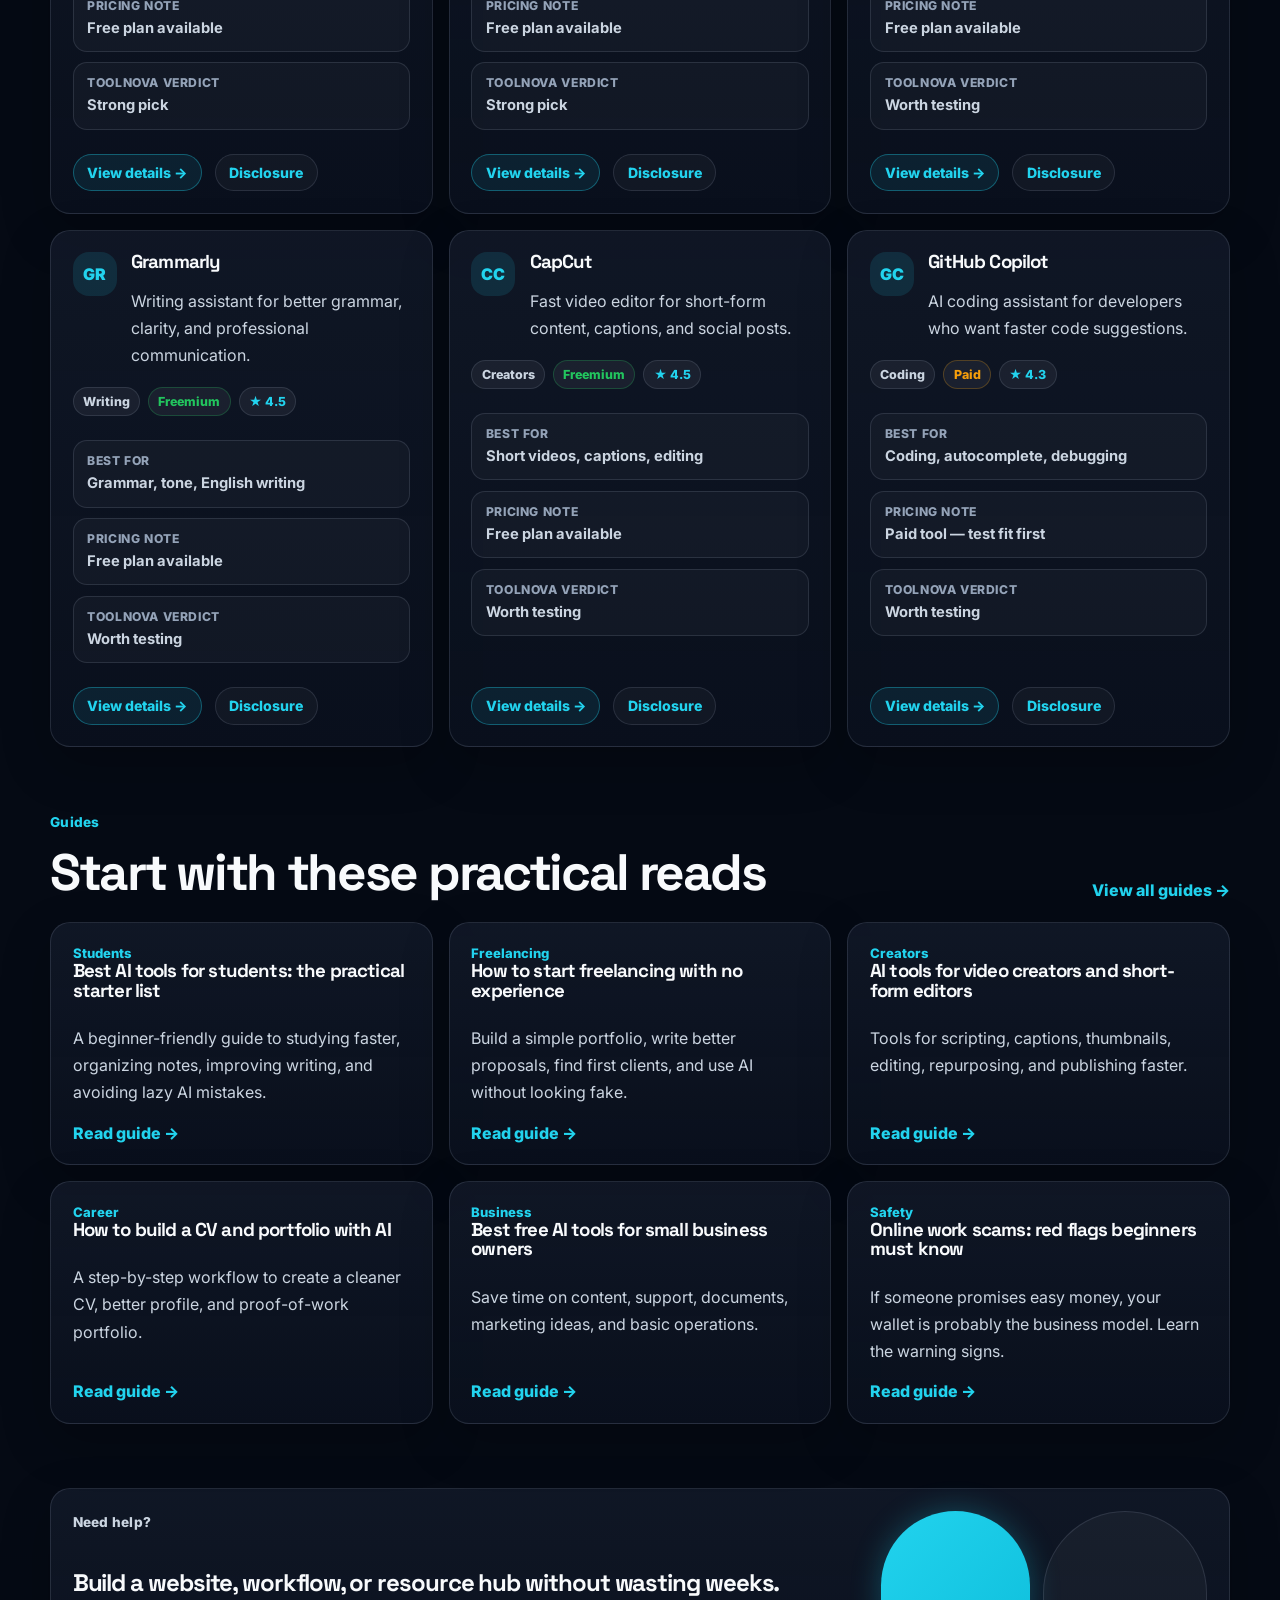
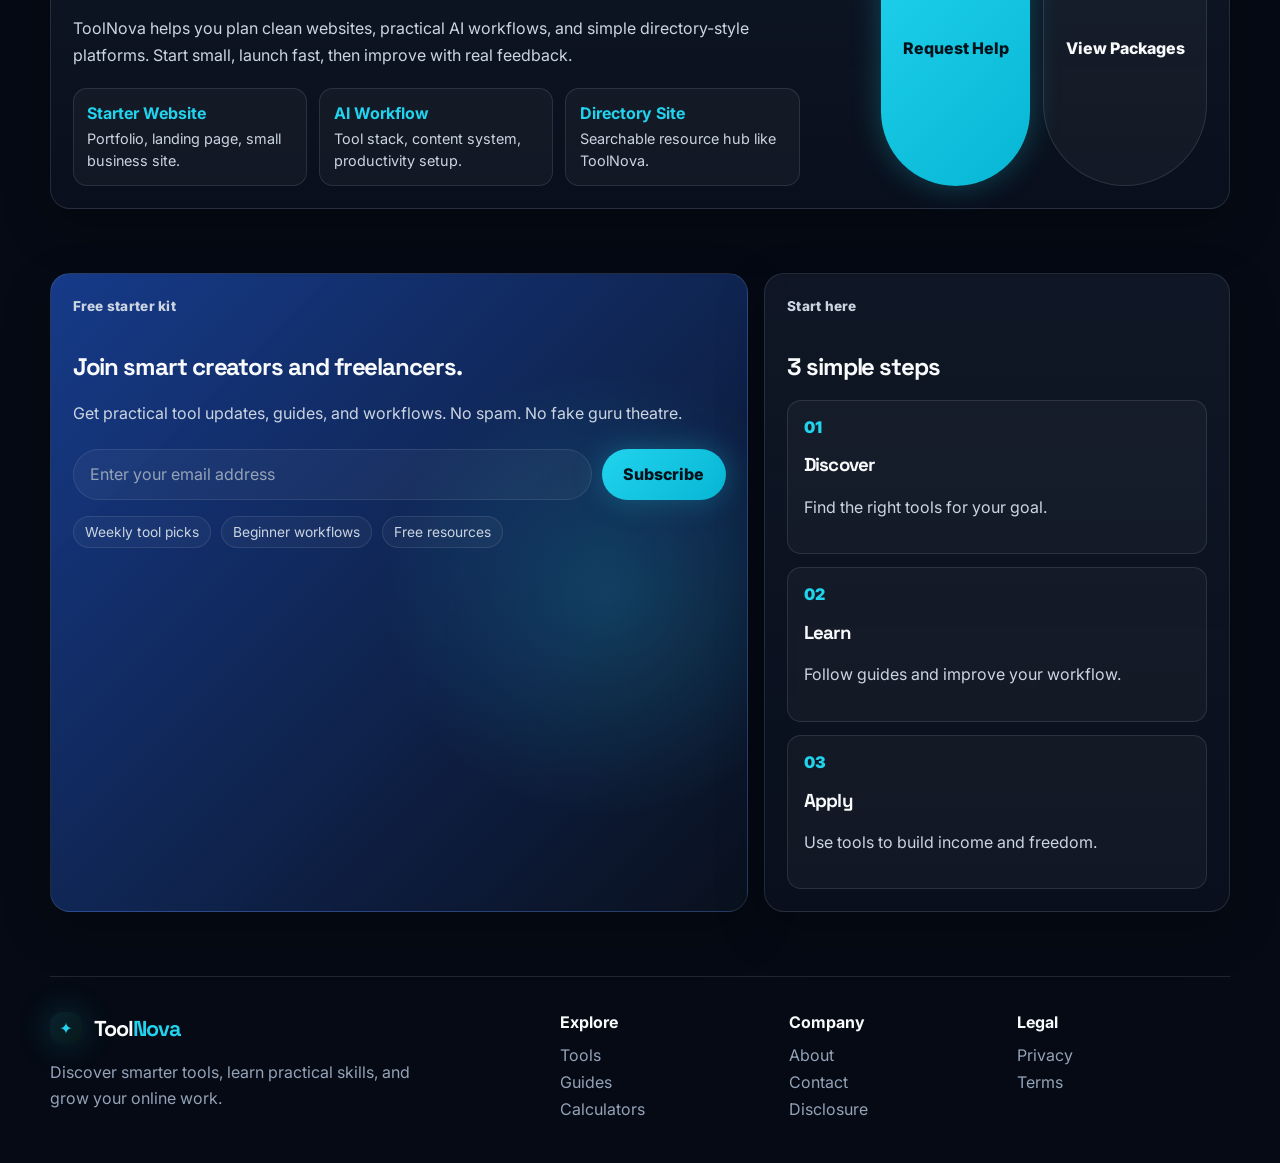
==== commit 992a7b1b: "Add guided start section to homepage" ====
--- a/index.html
+++ b/index.html
@@ -89,11 +89,10 @@
         </div>
 
         <div class="quick-stats">
-          <div><strong>12+</strong><span>starter tools</span></div>
-          <div><strong>6</strong><span>guides</span></div>
-          <div><strong>3</strong><span>free calculators</span></div>
-        </div>
-      </div>
+          <div><strong>25+</strong><span>curated tools</span></div>
+          <div><strong>12</strong><span>practical guides</span></div>
+          <div><strong>3</strong><span>free calculators</span></div> 
+         </div>
 
       <div class="hero-visual" aria-hidden="true">
         <div class="orbital">
@@ -105,6 +104,54 @@
         </div>
       </div>
     </section>
+
+    <section class="section guided-start-section">
+      <div class="section-head">
+        <div>
+          <p class="section-kicker">Start here</p>
+          <h2>Choose your goal and move faster.</h2>
+        </div>
+        <a href="guides.html" class="text-link">See beginner guides →</a>
+      </div>
+    
+      <div class="guided-start-grid">
+        <a class="guided-start-card" href="tools.html?category=Students">
+          <span class="start-number">01</span>
+          <h3>I am a student</h3>
+          <p>Find tools for studying, notes, assignments, research, and presentations.</p>
+        </a>
+    
+        <a class="guided-start-card" href="tools.html?category=Freelancers">
+          <span class="start-number">02</span>
+          <h3>I want freelance work</h3>
+          <p>Explore tools for proposals, portfolios, client work, and daily workflows.</p>
+        </a>
+    
+        <a class="guided-start-card" href="tools.html?category=Creators">
+          <span class="start-number">03</span>
+          <h3>I create content</h3>
+          <p>Use tools for video ideas, captions, design, thumbnails, and scripts.</p>
+        </a>
+    
+        <a class="guided-start-card" href="tools.html?category=Business">
+          <span class="start-number">04</span>
+          <h3>I run a small business</h3>
+          <p>Discover tools for marketing, documents, customer support, and operations.</p>
+        </a>
+    
+        <a class="guided-start-card guided-start-card-soft" href="calculators.html">
+          <span class="start-number">05</span>
+          <h3>I need to plan costs</h3>
+          <p>Use free calculators for freelance income, website cost, and AI subscriptions.</p>
+        </a>
+    
+        <a class="guided-start-card guided-start-card-soft" href="contact.html">
+          <span class="start-number">06</span>
+          <h3>I need direct help</h3>
+          <p>Request help with a starter website, AI workflow, or digital setup.</p>
+        </a>
+      </div>
+      </section>
 
     <section class="section">
       <div class="section-head">
--- a/css/style.css
+++ b/css/style.css
@@ -893,4 +893,371 @@
   color: var(--success);
   font-size: 0.72rem;
   text-shadow: 0 0 14px rgba(34, 197, 94, 0.8);
+}
+
+/* Patch 19: First client offer section */
+.first-offer-box {
+  border-color: rgba(34, 197, 94, 0.28);
+  background:
+    radial-gradient(circle at 90% 10%, rgba(34, 197, 94, 0.12), transparent 30%),
+    rgba(255, 255, 255, 0.035);
+}
+
+.offer-grid {
+  display: grid;
+  grid-template-columns: repeat(3, 1fr);
+  gap: 0.85rem;
+  margin: 1.1rem 0;
+}
+
+.offer-grid div {
+  padding: 1rem;
+  border: 1px solid var(--border);
+  border-radius: var(--radius-md);
+  background: rgba(5, 10, 20, 0.32);
+}
+
+.offer-grid h3 {
+  margin: 0 0 0.45rem;
+  color: var(--text);
+}
+
+.offer-grid p {
+  margin: 0 0 0.75rem;
+}
+
+.offer-grid span {
+  display: inline-flex;
+  padding: 0.42rem 0.65rem;
+  border-radius: 999px;
+  background: rgba(34, 197, 94, 0.08);
+  border: 1px solid rgba(34, 197, 94, 0.22);
+  color: var(--success);
+  font-weight: 800;
+  font-size: 0.82rem;
+}
+
+.offer-note {
+  margin-top: 1rem;
+  padding: 0.85rem 1rem;
+  border-radius: var(--radius-md);
+  border: 1px solid rgba(245, 158, 11, 0.25);
+  background: rgba(245, 158, 11, 0.06);
+  color: var(--text-soft);
+  font-weight: 700;
+}
+
+@media (max-width: 900px) {
+  .offer-grid {
+    grid-template-columns: 1fr;
+  }
+}
+
+/* Patch 20: Tool detail content depth polish */
+.detail-section {
+  padding-bottom: 1.05rem;
+  margin-bottom: 1.05rem;
+  border-bottom: 1px solid rgba(255, 255, 255, 0.075);
+}
+
+.detail-section:last-child {
+  border-bottom: 0;
+  margin-bottom: 0;
+  padding-bottom: 0;
+}
+
+.detail-section h2 {
+  margin-top: 0;
+}
+
+.numbered-list {
+  padding-left: 1.35rem;
+}
+
+.numbered-list li::marker {
+  color: var(--primary);
+  font-weight: 900;
+}
+
+.info-box small {
+  display: block;
+  margin-top: 0.55rem;
+  color: var(--text-muted);
+  line-height: 1.55;
+}
+
+.verdict-box {
+  border-color: rgba(34, 211, 238, 0.28);
+  background: rgba(34, 211, 238, 0.055);
+}
+
+.is-disabled {
+  opacity: 0.78;
+  cursor: not-allowed;
+}
+
+/* Patch 21: Calculator explanation polish */
+.calculator-help-section {
+  margin-top: 2rem;
+}
+
+.calculator-help-grid {
+  display: grid;
+  grid-template-columns: repeat(3, 1fr);
+  gap: 1rem;
+  margin-top: 1.2rem;
+}
+
+.calculator-help-grid div {
+  padding: 1rem;
+  border: 1px solid var(--border);
+  border-radius: var(--radius-md);
+  background: rgba(255, 255, 255, 0.035);
+}
+
+.calculator-help-grid h3 {
+  margin: 0 0 0.5rem;
+  color: var(--text);
+}
+
+.calculator-help-grid p {
+  margin: 0;
+  color: var(--text-soft);
+  line-height: 1.6;
+}
+
+.calculator-note {
+  margin-top: 1rem;
+  padding: 0.9rem 1rem;
+  border: 1px solid rgba(245, 158, 11, 0.25);
+  border-radius: var(--radius-md);
+  background: rgba(245, 158, 11, 0.06);
+  color: var(--text-soft);
+  font-weight: 700;
+}
+
+@media (max-width: 900px) {
+  .calculator-help-grid {
+    grid-template-columns: 1fr;
+  }
+}
+
+/* Patch 22: Contact how-it-works polish */
+.how-it-works-box {
+  border-color: rgba(34, 211, 238, 0.28);
+  background:
+    radial-gradient(circle at 10% 0%, rgba(34, 211, 238, 0.11), transparent 32%),
+    rgba(255, 255, 255, 0.035);
+}
+
+.process-grid {
+  display: grid;
+  grid-template-columns: repeat(4, 1fr);
+  gap: 0.85rem;
+  margin-top: 1.2rem;
+}
+
+.process-grid div {
+  padding: 1rem;
+  border: 1px solid var(--border);
+  border-radius: var(--radius-md);
+  background: rgba(5, 10, 20, 0.32);
+}
+
+.process-grid span {
+  display: inline-flex;
+  width: 2rem;
+  height: 2rem;
+  align-items: center;
+  justify-content: center;
+  margin-bottom: 0.75rem;
+  border-radius: 999px;
+  background: rgba(34, 211, 238, 0.1);
+  border: 1px solid rgba(34, 211, 238, 0.28);
+  color: var(--primary);
+  font-weight: 900;
+}
+
+.process-grid h3 {
+  margin: 0 0 0.45rem;
+  color: var(--text);
+}
+
+.process-grid p {
+  margin: 0;
+  color: var(--text-soft);
+  line-height: 1.55;
+}
+
+@media (max-width: 900px) {
+  .process-grid {
+    grid-template-columns: 1fr;
+  }
+}
+
+/* Patch 24: Guide article depth polish */
+.article-detail-shell {
+  width: 100%;
+}
+
+.article-detail-hero {
+  margin-bottom: 1.4rem;
+  padding: 1.4rem;
+  border: 1px solid var(--border);
+  border-radius: var(--radius-lg);
+  background:
+    radial-gradient(circle at 15% 0%, rgba(34, 211, 238, 0.11), transparent 30%),
+    rgba(255, 255, 255, 0.035);
+}
+
+.article-detail-hero h1 {
+  margin-bottom: 0.8rem;
+}
+
+.article-detail-hero p {
+  max-width: 850px;
+}
+
+.article-meta-row {
+  display: flex;
+  flex-wrap: wrap;
+  gap: 0.65rem;
+  margin-top: 1rem;
+}
+
+.article-meta-row span {
+  display: inline-flex;
+  padding: 0.45rem 0.7rem;
+  border: 1px solid rgba(34, 211, 238, 0.22);
+  border-radius: 999px;
+  background: rgba(34, 211, 238, 0.055);
+  color: var(--text-soft);
+  font-size: 0.84rem;
+  font-weight: 800;
+}
+
+.article-detail-grid {
+  display: grid;
+  grid-template-columns: minmax(0, 1fr) 320px;
+  gap: 1.2rem;
+  align-items: start;
+}
+
+.article-main {
+  min-width: 0;
+}
+
+.article-summary-box,
+.article-section {
+  margin-bottom: 1rem;
+  padding: 1.15rem;
+  border: 1px solid var(--border);
+  border-radius: var(--radius-md);
+  background: rgba(255, 255, 255, 0.035);
+}
+
+.article-summary-box h2,
+.article-section h2 {
+  margin-top: 0;
+}
+
+.article-summary-box p,
+.article-section p {
+  color: var(--text-soft);
+  line-height: 1.75;
+}
+
+.article-action-box {
+  border-color: rgba(34, 197, 94, 0.26);
+  background:
+    radial-gradient(circle at 90% 0%, rgba(34, 197, 94, 0.1), transparent 28%),
+    rgba(255, 255, 255, 0.035);
+}
+
+.article-aside {
+  position: sticky;
+  top: 5.5rem;
+}
+
+@media (max-width: 980px) {
+  .article-detail-grid {
+    grid-template-columns: 1fr;
+  }
+
+  .article-aside {
+    position: static;
+  }
+}
+
+/* Patch 25: Homepage guided start section */
+.guided-start-section {
+  position: relative;
+}
+
+.guided-start-grid {
+  display: grid;
+  grid-template-columns: repeat(3, 1fr);
+  gap: 1rem;
+  margin-top: 1.2rem;
+}
+
+.guided-start-card {
+  display: block;
+  min-height: 210px;
+  padding: 1.1rem;
+  border: 1px solid var(--border);
+  border-radius: var(--radius-lg);
+  background:
+    radial-gradient(circle at 15% 0%, rgba(34, 211, 238, 0.08), transparent 34%),
+    rgba(255, 255, 255, 0.035);
+  text-decoration: none;
+  transition: 0.2s ease;
+}
+
+.guided-start-card:hover {
+  transform: translateY(-4px);
+  border-color: rgba(34, 211, 238, 0.34);
+}
+
+.start-number {
+  display: inline-flex;
+  align-items: center;
+  justify-content: center;
+  width: 2.35rem;
+  height: 2.35rem;
+  margin-bottom: 0.9rem;
+  border-radius: 999px;
+  border: 1px solid rgba(34, 211, 238, 0.28);
+  background: rgba(34, 211, 238, 0.08);
+  color: var(--primary);
+  font-size: 0.82rem;
+  font-weight: 900;
+}
+
+.guided-start-card h3 {
+  margin: 0 0 0.55rem;
+  color: var(--text);
+}
+
+.guided-start-card p {
+  margin: 0;
+  color: var(--text-soft);
+  line-height: 1.65;
+}
+
+.guided-start-card-soft {
+  border-color: rgba(34, 197, 94, 0.24);
+  background:
+    radial-gradient(circle at 85% 0%, rgba(34, 197, 94, 0.1), transparent 32%),
+    rgba(255, 255, 255, 0.035);
+}
+
+@media (max-width: 900px) {
+  .guided-start-grid {
+    grid-template-columns: 1fr;
+  }
+
+  .guided-start-card {
+    min-height: auto;
+  }
 }
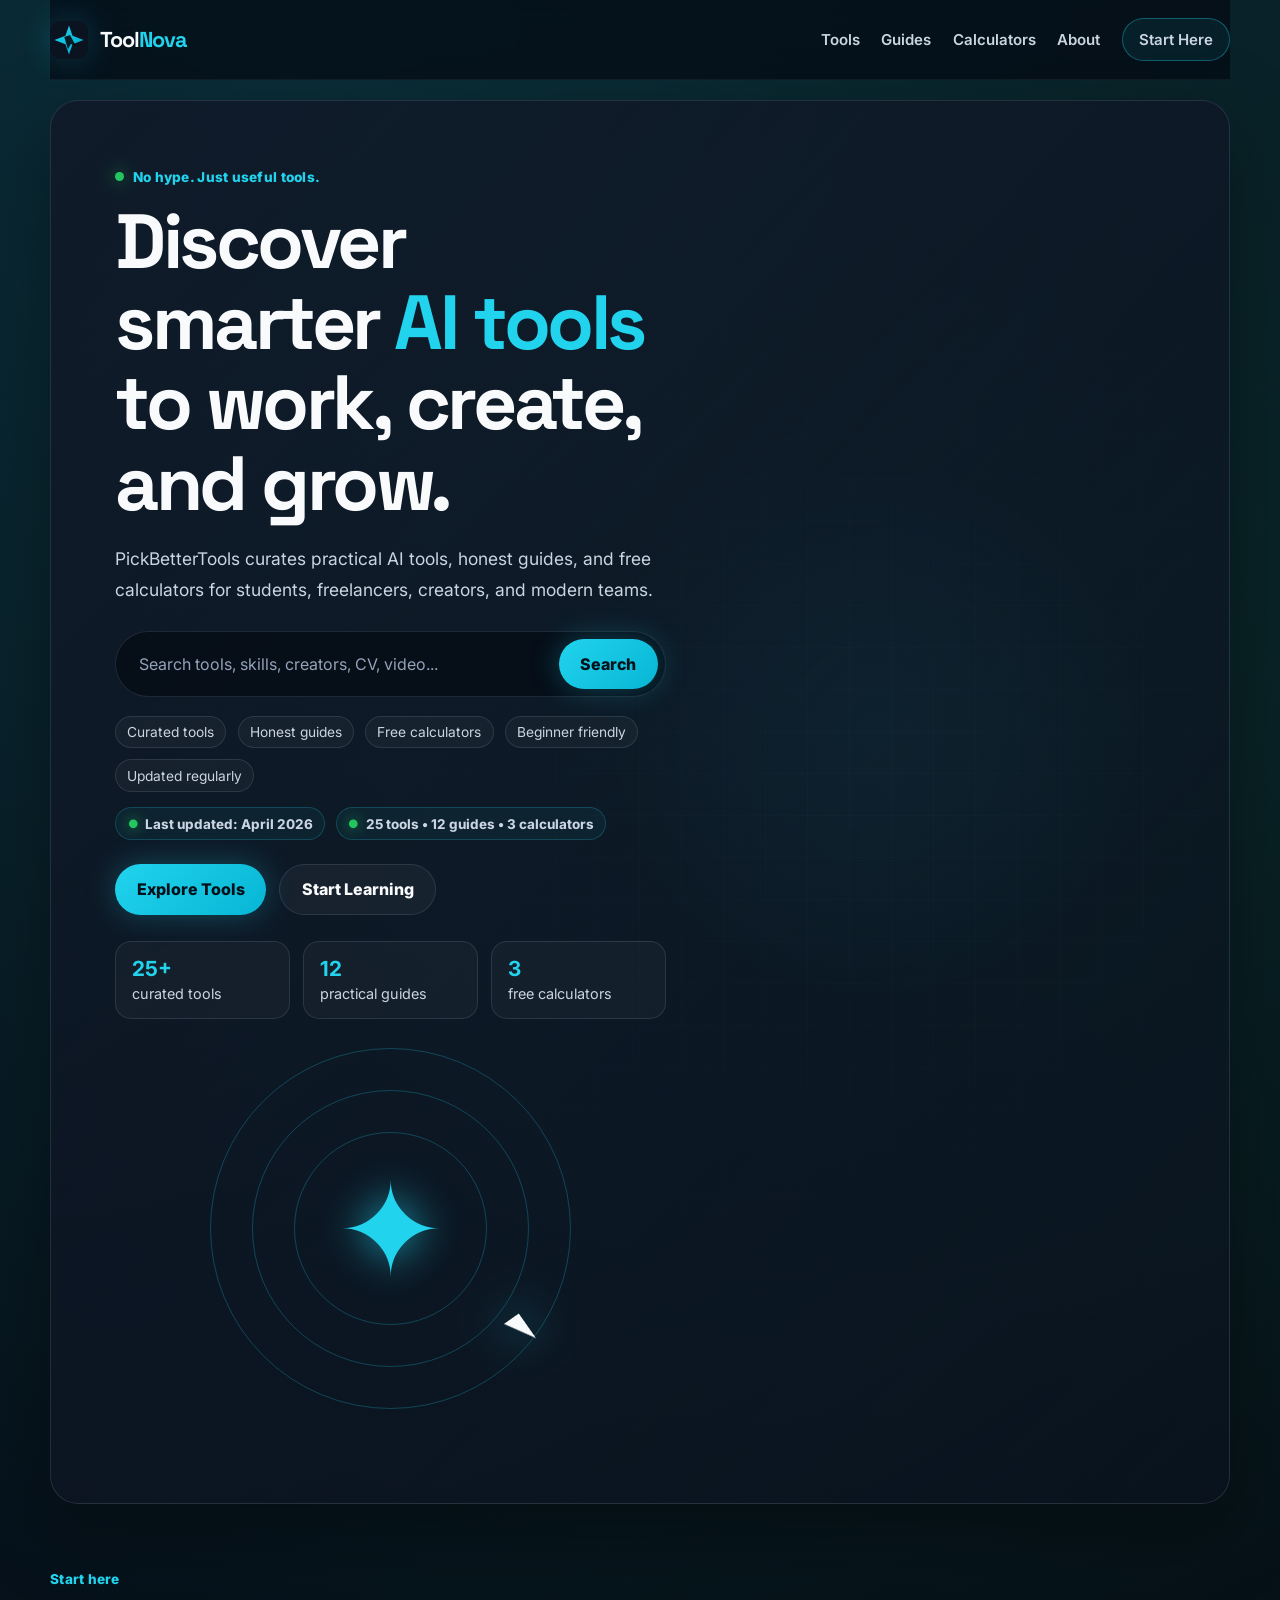
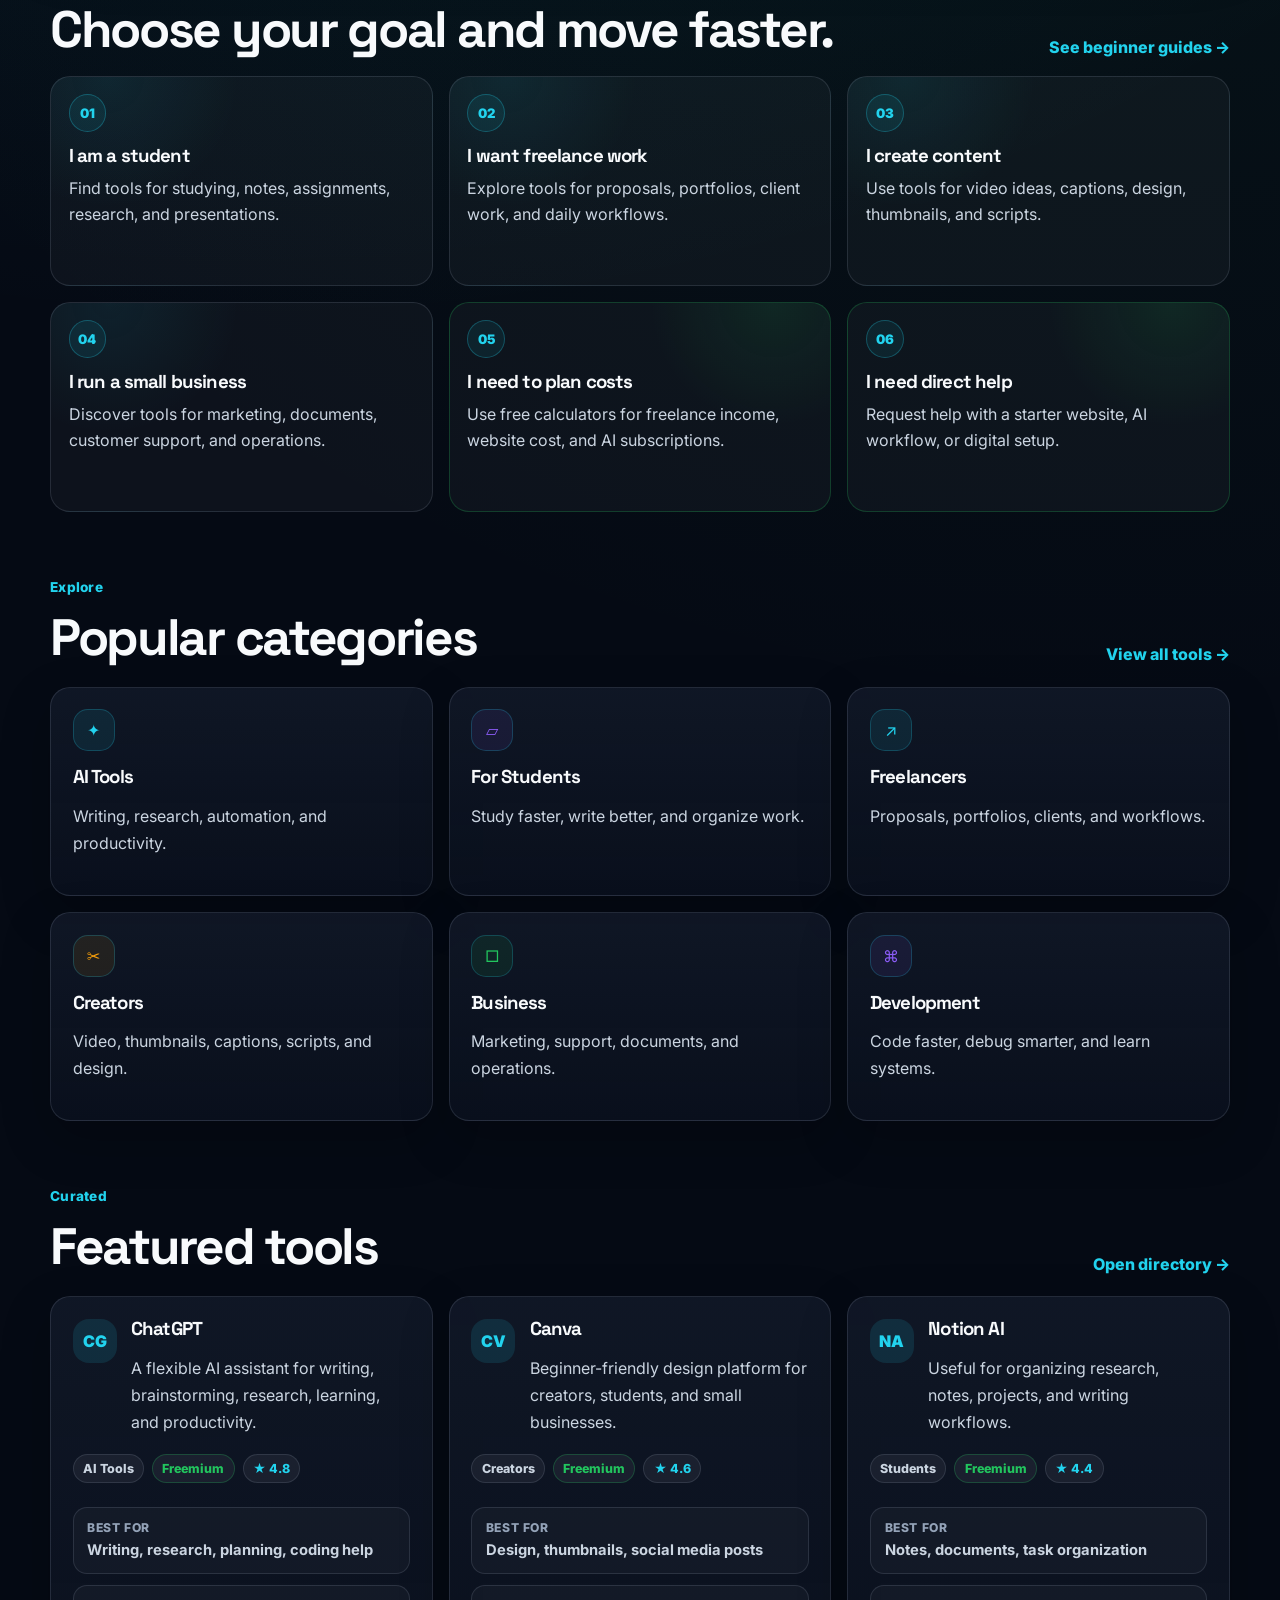
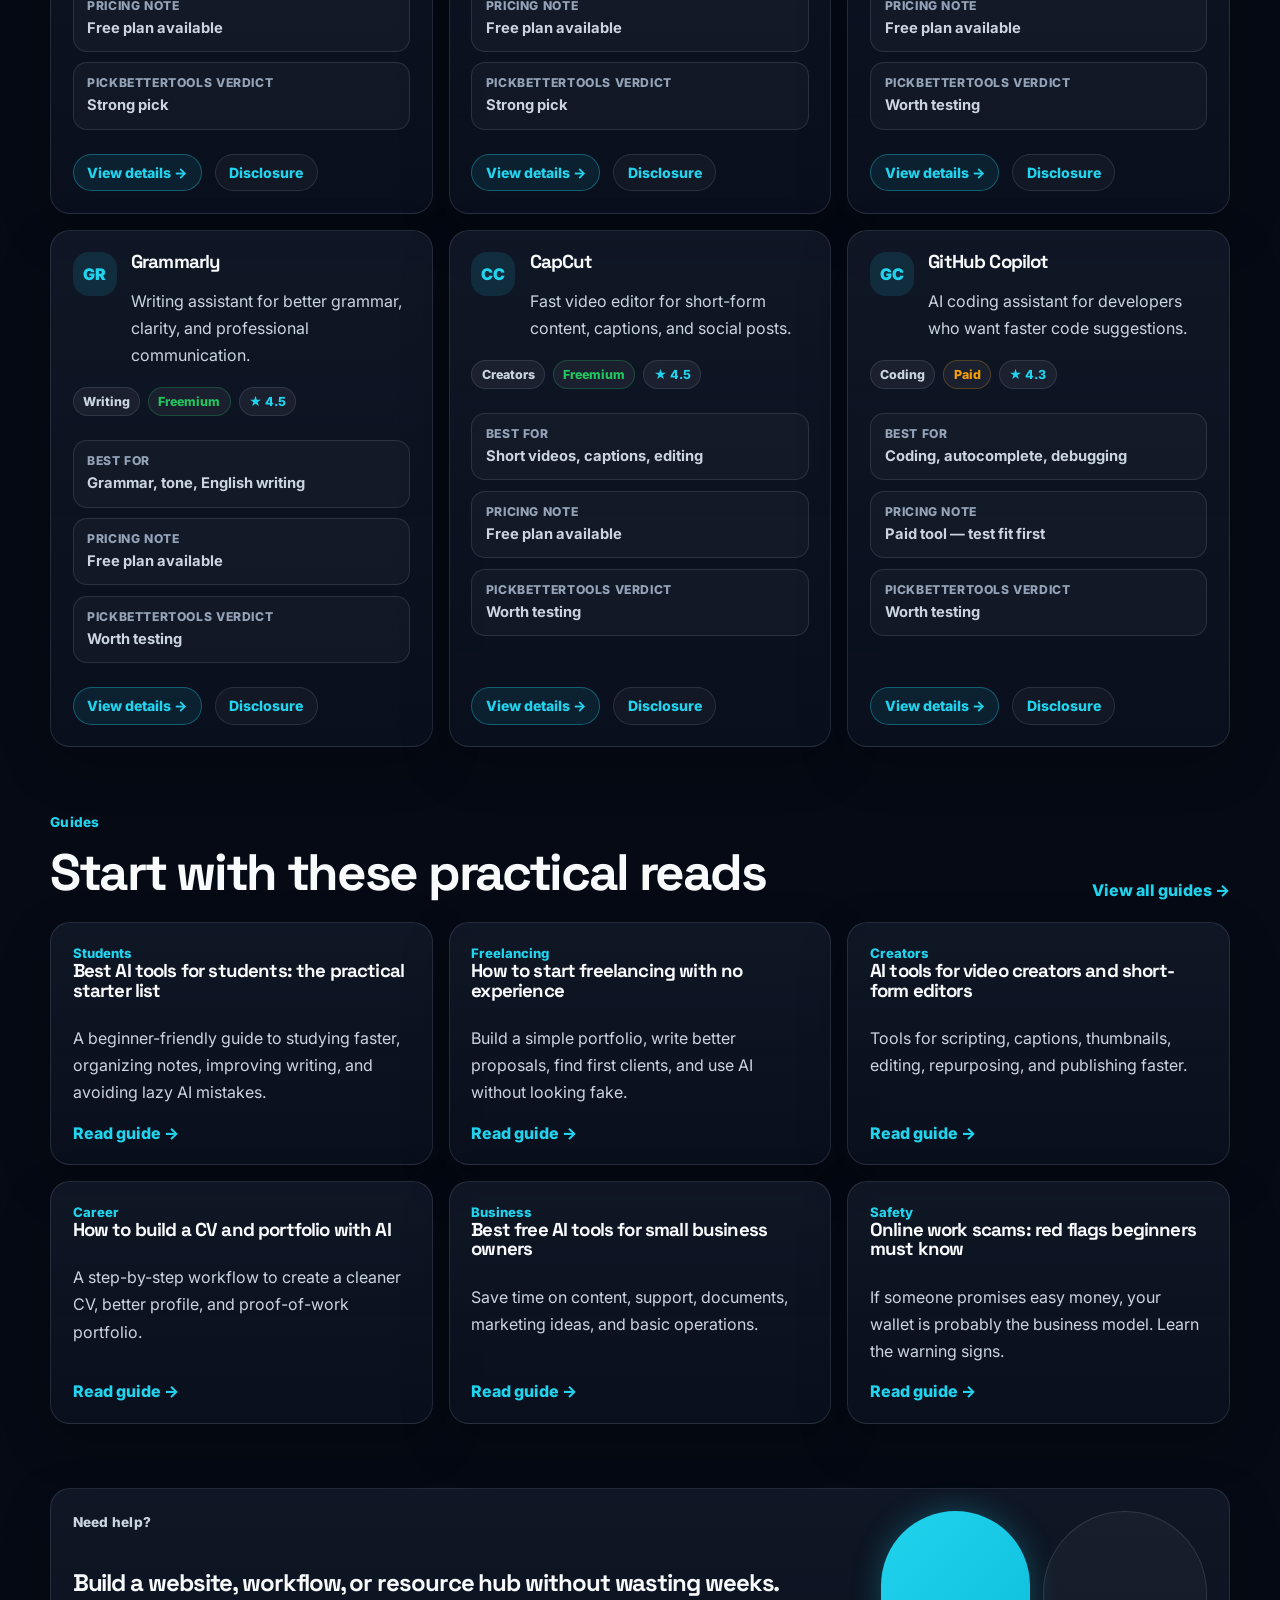
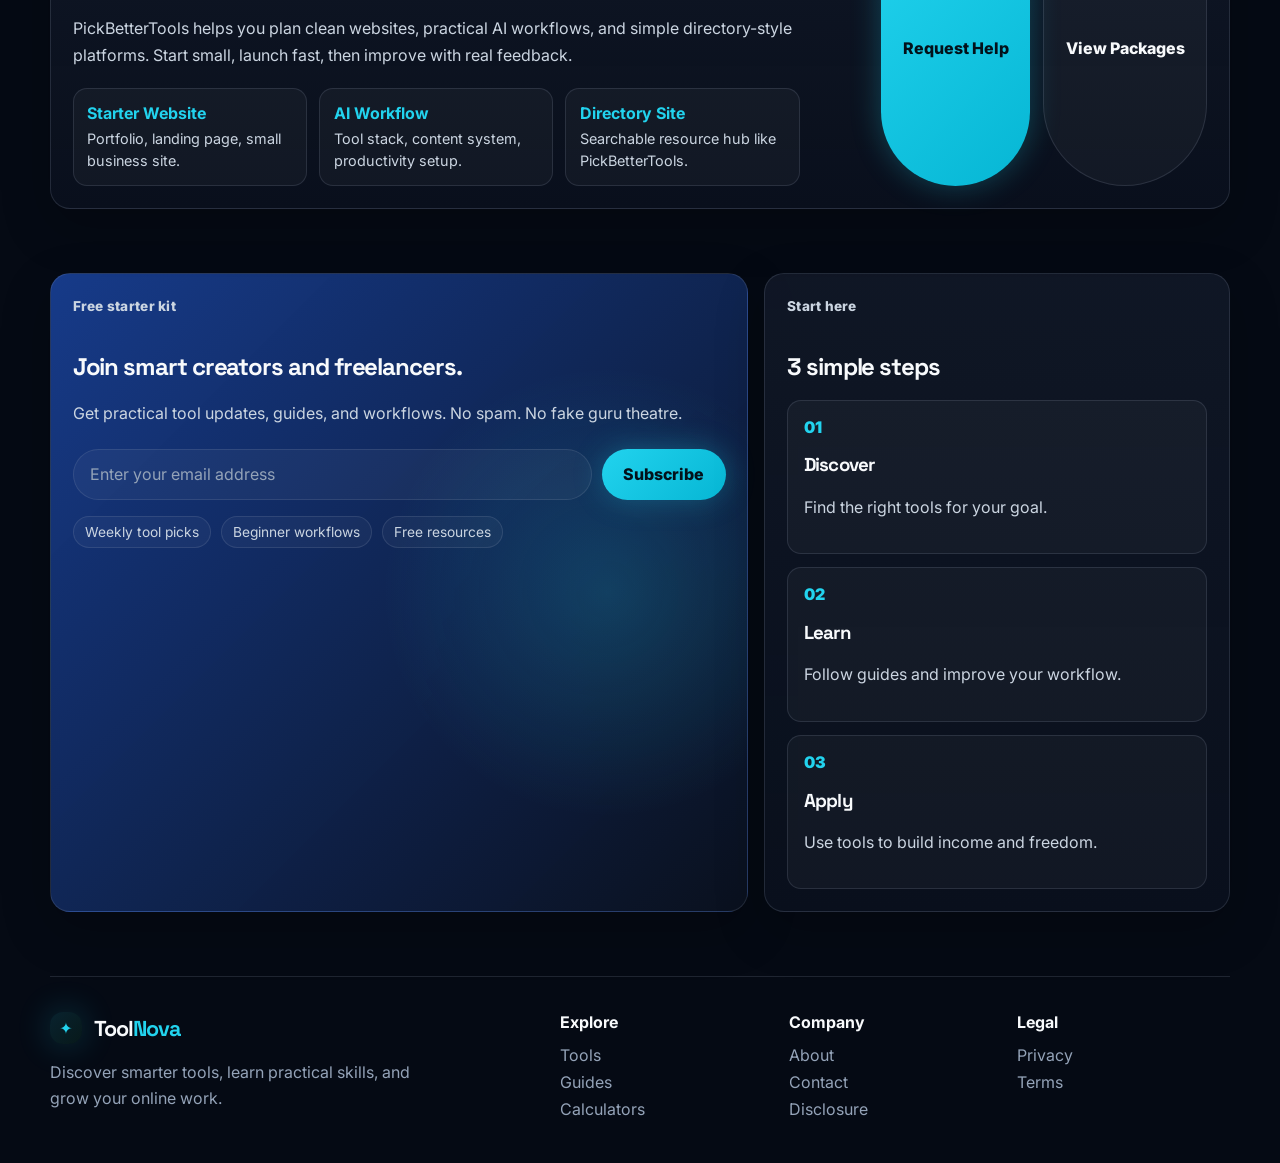
==== commit edf5715e: "Rebrand visible text to PickBetterTools" ====
--- a/index.html
+++ b/index.html
@@ -3,21 +3,21 @@
 <head>
   <meta charset="UTF-8" />
   <meta name="viewport" content="width=device-width, initial-scale=1.0" />
-  <meta name="description" content="ToolNova helps students, freelancers, creators, and teams discover smarter AI tools, practical guides, and useful calculators." />
-  <link rel="canonical" href="https://toolnova.pages.dev/" />
+  <meta name="description" content="PickBetterTools helps students, freelancers, creators, and teams discover smarter AI tools, practical guides, and useful calculators." />
+  <link rel="canonical" href="https://PickBetterTools.pages.dev/" />
   
-  <meta property="og:title" content="ToolNova — Discover smarter AI tools" />
+  <meta property="og:title" content="PickBetterTools — Discover smarter AI tools" />
   <meta property="og:description"
     content="Curated AI tools, practical guides, and free calculators for students, freelancers, creators, and modern teams." />
   <meta property="og:type" content="website" />
-  <meta property="og:url" content="https://toolnova.pages.dev/" />
+  <meta property="og:url" content="https://PickBetterTools.pages.dev/" />
   
   <meta name="twitter:card" content="summary" />
-  <meta name="twitter:title" content="ToolNova — Discover smarter AI tools" />
+  <meta name="twitter:title" content="PickBetterTools — Discover smarter AI tools" />
   <meta name="twitter:description"
     content="Curated AI tools, practical guides, and free calculators for smarter online work." />
   <meta name="theme-color" content="#050A14" />
-  <title>ToolNova — Discover smarter tools to work, create, and grow</title>
+  <title>PickBetterTools — Discover smarter tools to work, create, and grow</title>
   <!-- Google Search Console verification will be added here after domain setup.
     Example:
     <meta name="google-site-verification" content="PASTE_VERIFICATION_CODE_HERE" />
@@ -27,7 +27,7 @@
 </head>
 <body>
   <header class="site-header site-header-sticky">
-    <a class="brand" href="index.html" aria-label="ToolNova Home">
+    <a class="brand" href="index.html" aria-label="PickBetterTools Home">
       <span class="brand-mark" aria-hidden="true">
         <svg width="38" height="38" viewBox="0 0 64 64" fill="none" xmlns="http://www.w3.org/2000/svg">
           <rect width="64" height="64" rx="18" fill="#0B1220"/>
@@ -62,12 +62,12 @@
         <p class="eyebrow"><span></span> No hype. Just useful tools.</p>
         <h1>Discover smarter <span>AI tools</span> to work, create, and grow.</h1>
         <p class="hero-copy">
-          ToolNova curates practical AI tools, honest guides, and free calculators for students,
+          PickBetterTools curates practical AI tools, honest guides, and free calculators for students,
           freelancers, creators, and modern teams.
         </p>
 
         <form class="hero-search" action="tools.html">
-          <input name="q" type="search" placeholder="Search tools, skills, creators, CV, video..." aria-label="Search ToolNova" />
+          <input name="q" type="search" placeholder="Search tools, skills, creators, CV, video..." aria-label="Search PickBetterTools" />
           <button type="submit">Search</button>
         </form>
 
@@ -224,7 +224,7 @@
         <p class="section-kicker">Need help?</p>
         <h2>Build a website, workflow, or resource hub without wasting weeks.</h2>
         <p>
-          ToolNova helps you plan clean websites, practical AI workflows, and simple directory-style platforms.
+          PickBetterTools helps you plan clean websites, practical AI workflows, and simple directory-style platforms.
           Start small, launch fast, then improve with real feedback.
         </p>
     
@@ -239,7 +239,7 @@
           </div>
           <div>
             <strong>Directory Site</strong>
-            <span>Searchable resource hub like ToolNova.</span>
+            <span>Searchable resource hub like PickBetterTools.</span>
           </div>
         </div>
       </div>
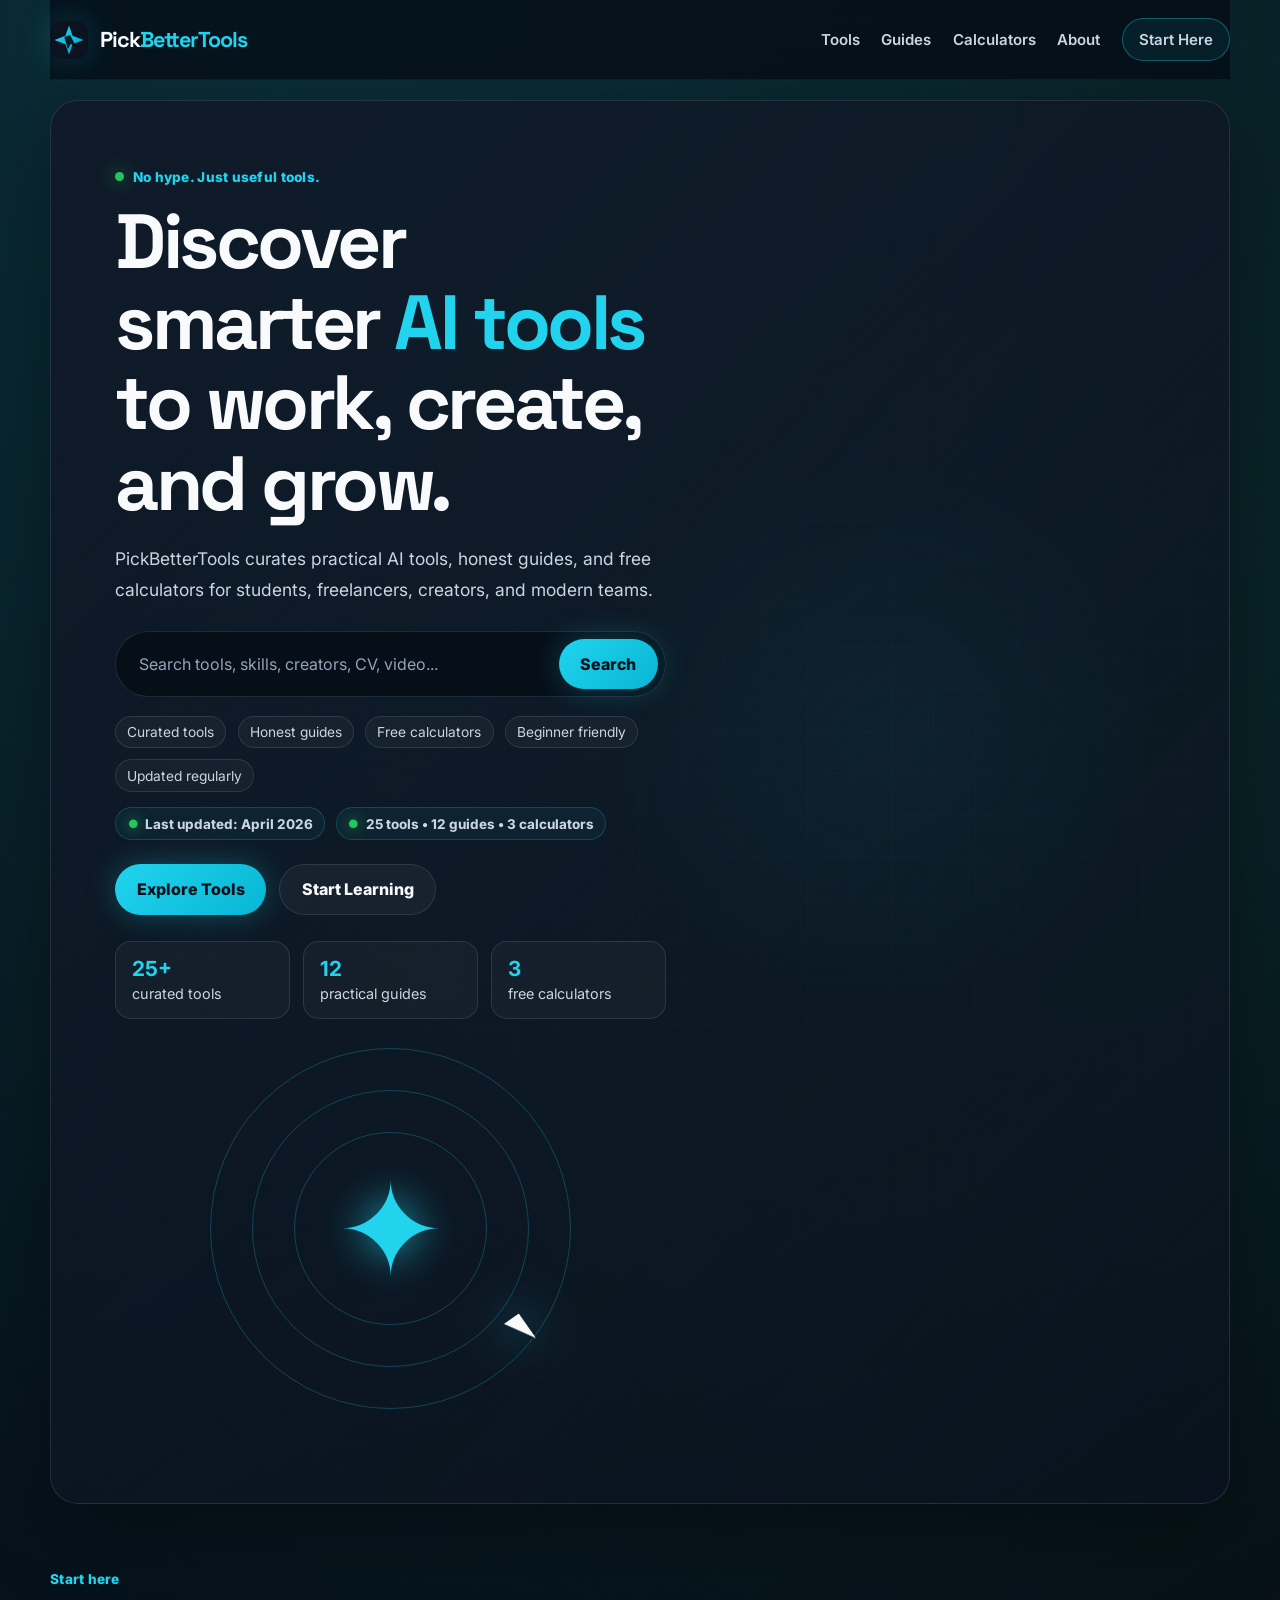
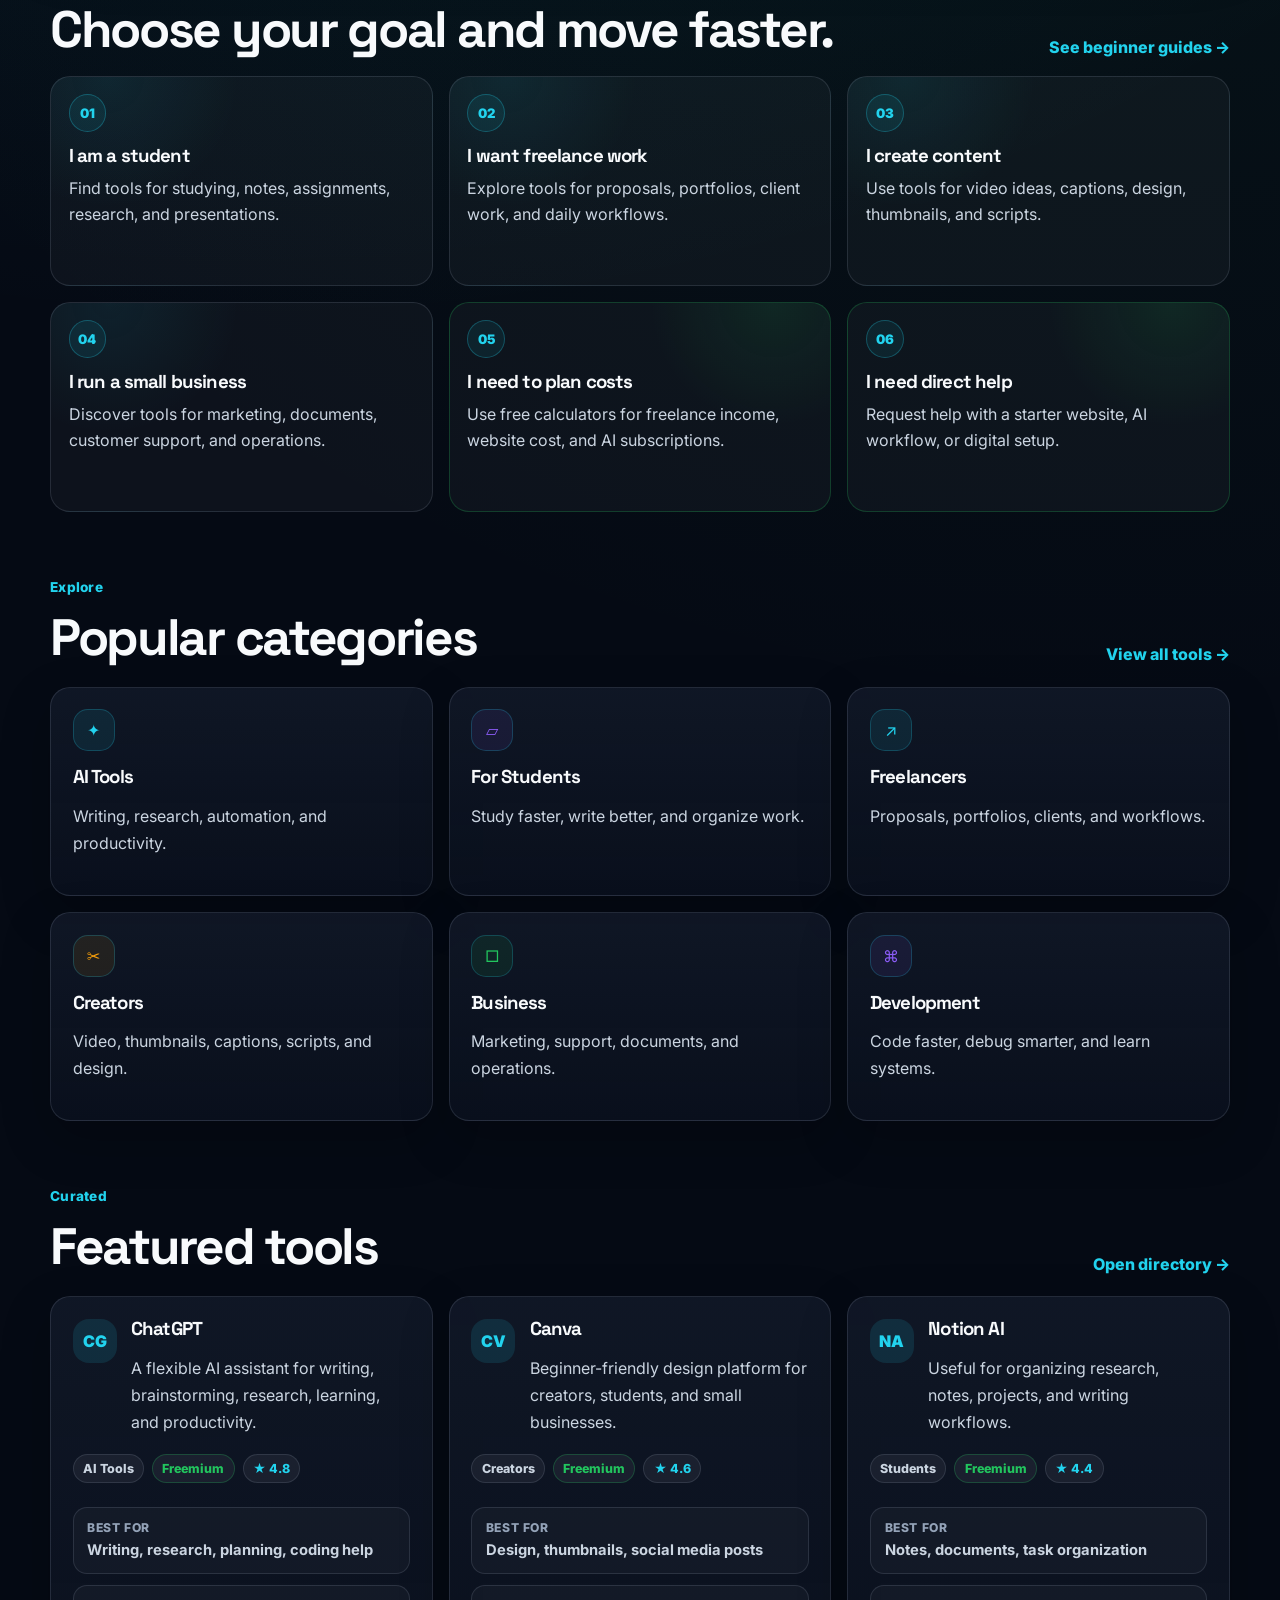
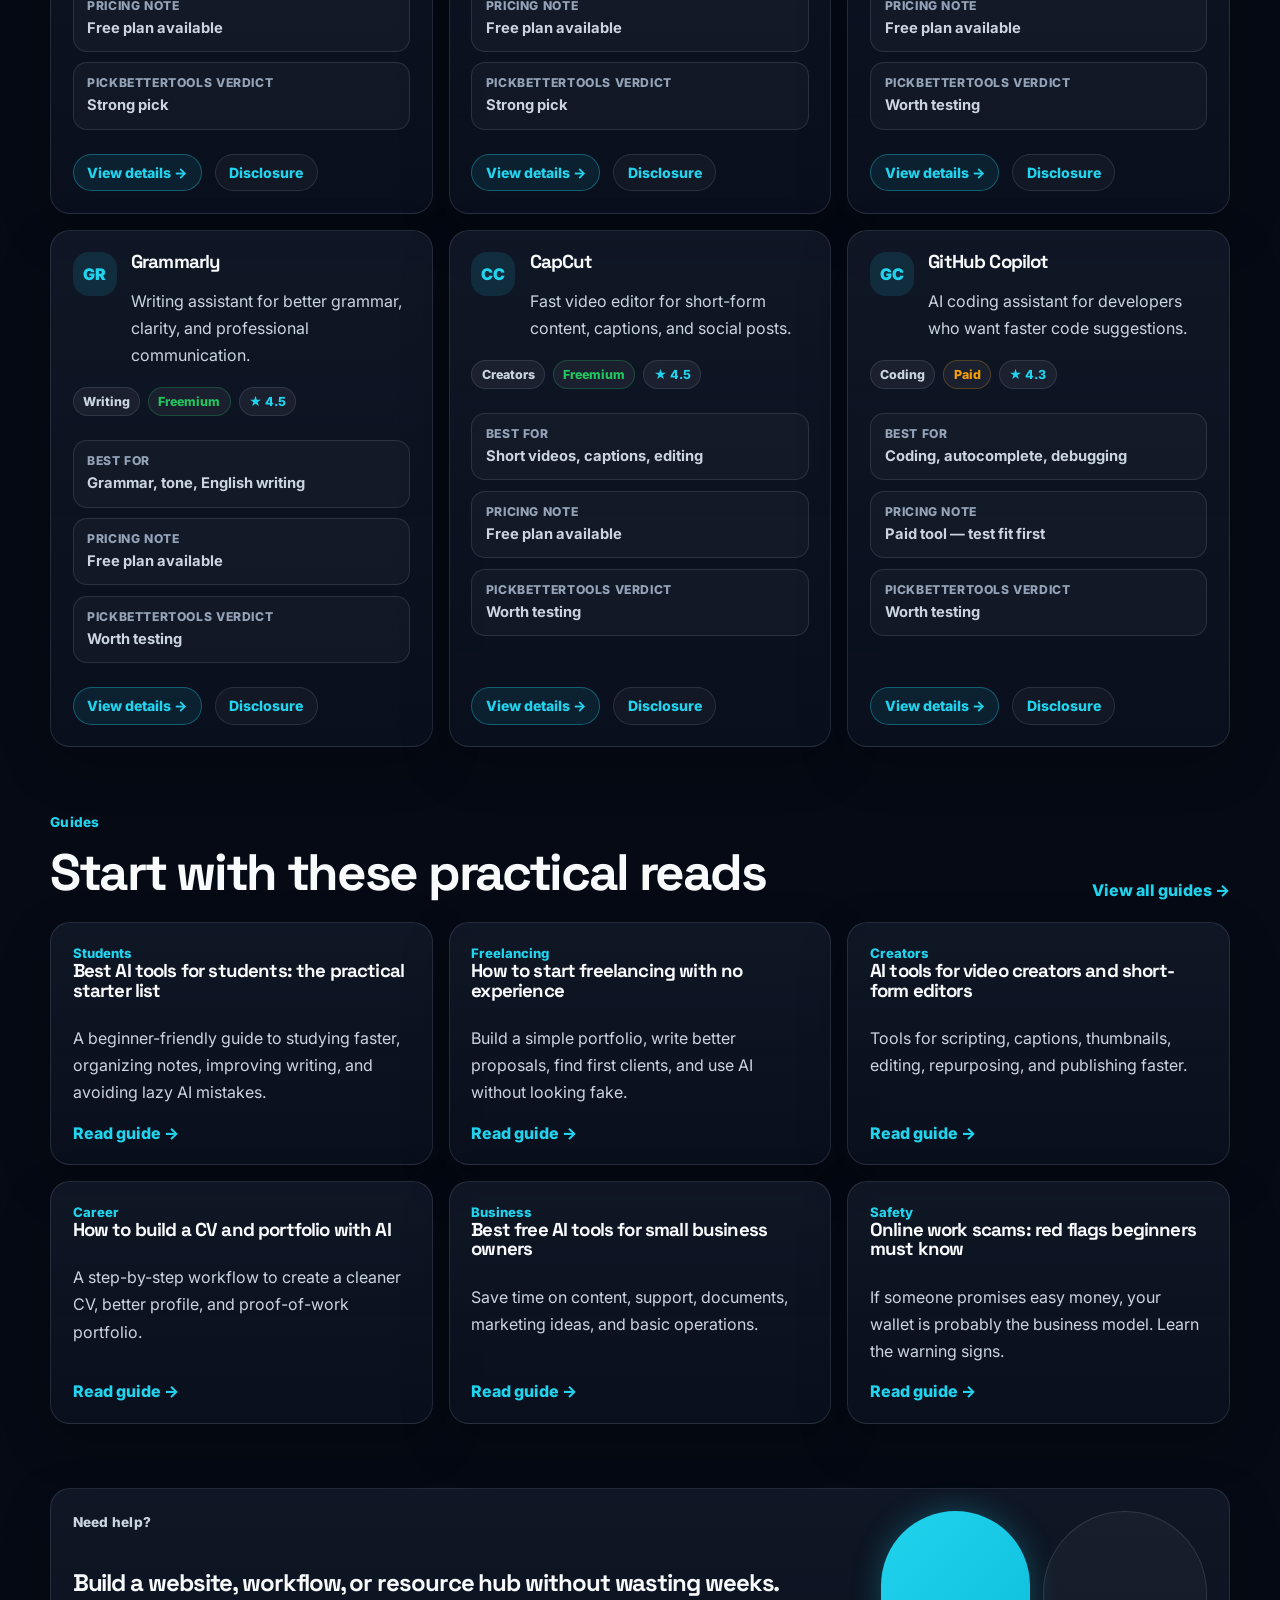
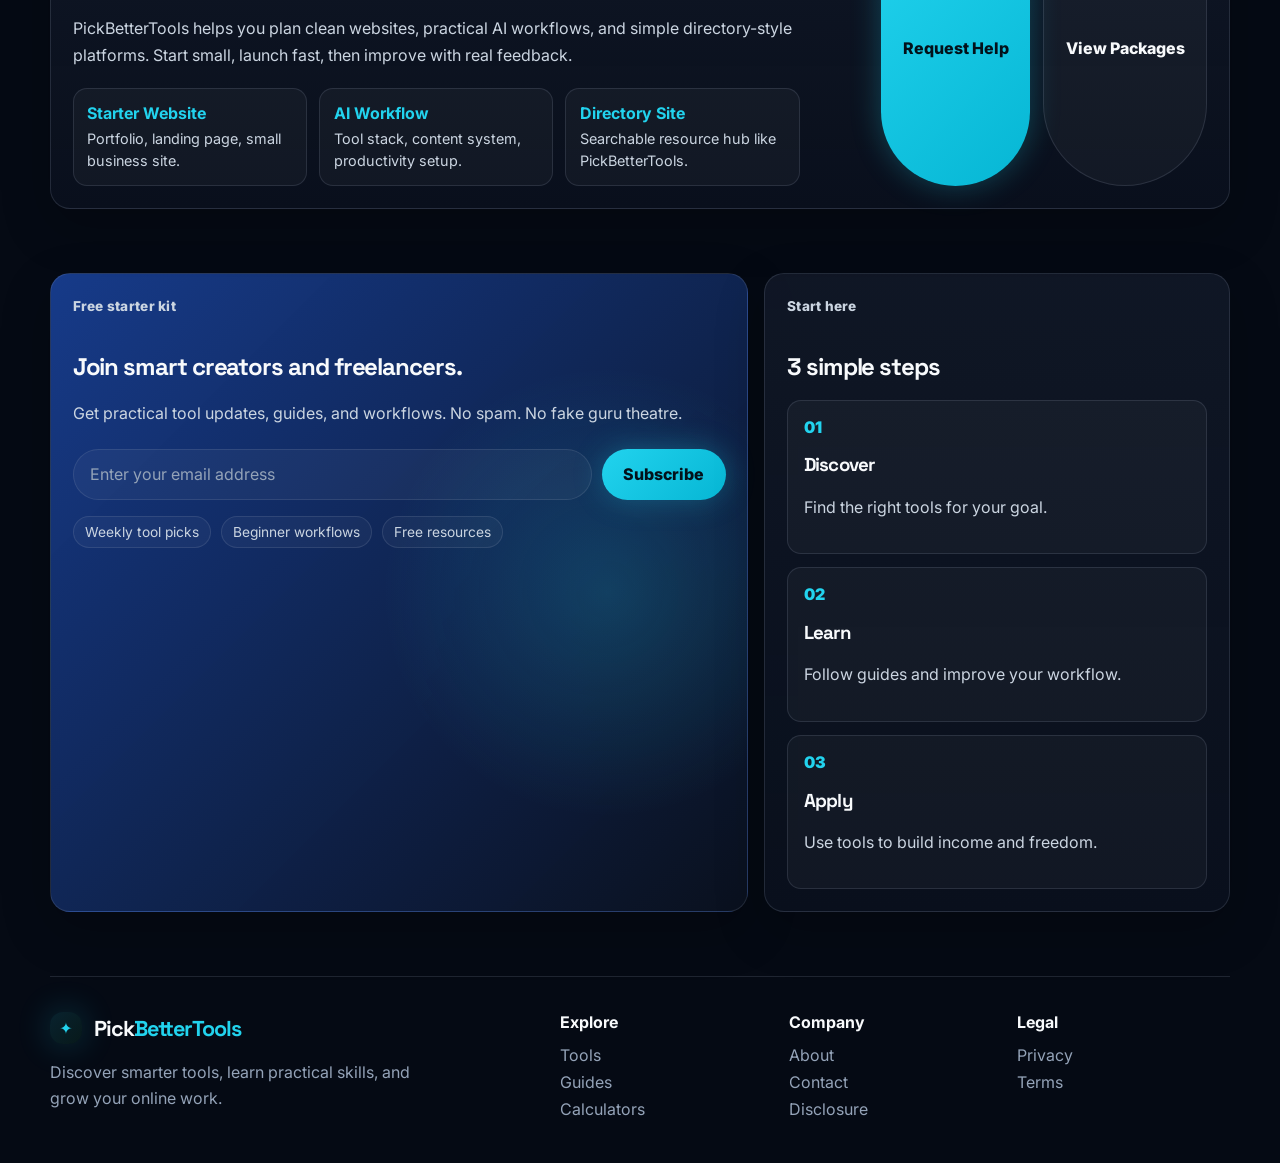
==== commit 66a6fc19: "Fix remaining split brand text" ====
--- a/index.html
+++ b/index.html
@@ -42,7 +42,7 @@
           </defs>
         </svg>
       </span>
-      <span class="brand-text">Tool<span>Nova</span></span>
+      <span class="brand-text">Pick<span>BetterTools</span></span>
     </a>
 
     <button class="nav-toggle" aria-label="Open menu" data-nav-toggle>☰</button>
@@ -294,7 +294,7 @@
     <div>
       <a class="brand footer-brand" href="index.html">
         <span class="brand-mark small">✦</span>
-        <span class="brand-text">Tool<span>Nova</span></span>
+        <span class="brand-text">Pick<span>BetterTools</span></span>
       </a>
       <p>Discover smarter tools, learn practical skills, and grow your online work.</p>
     </div>
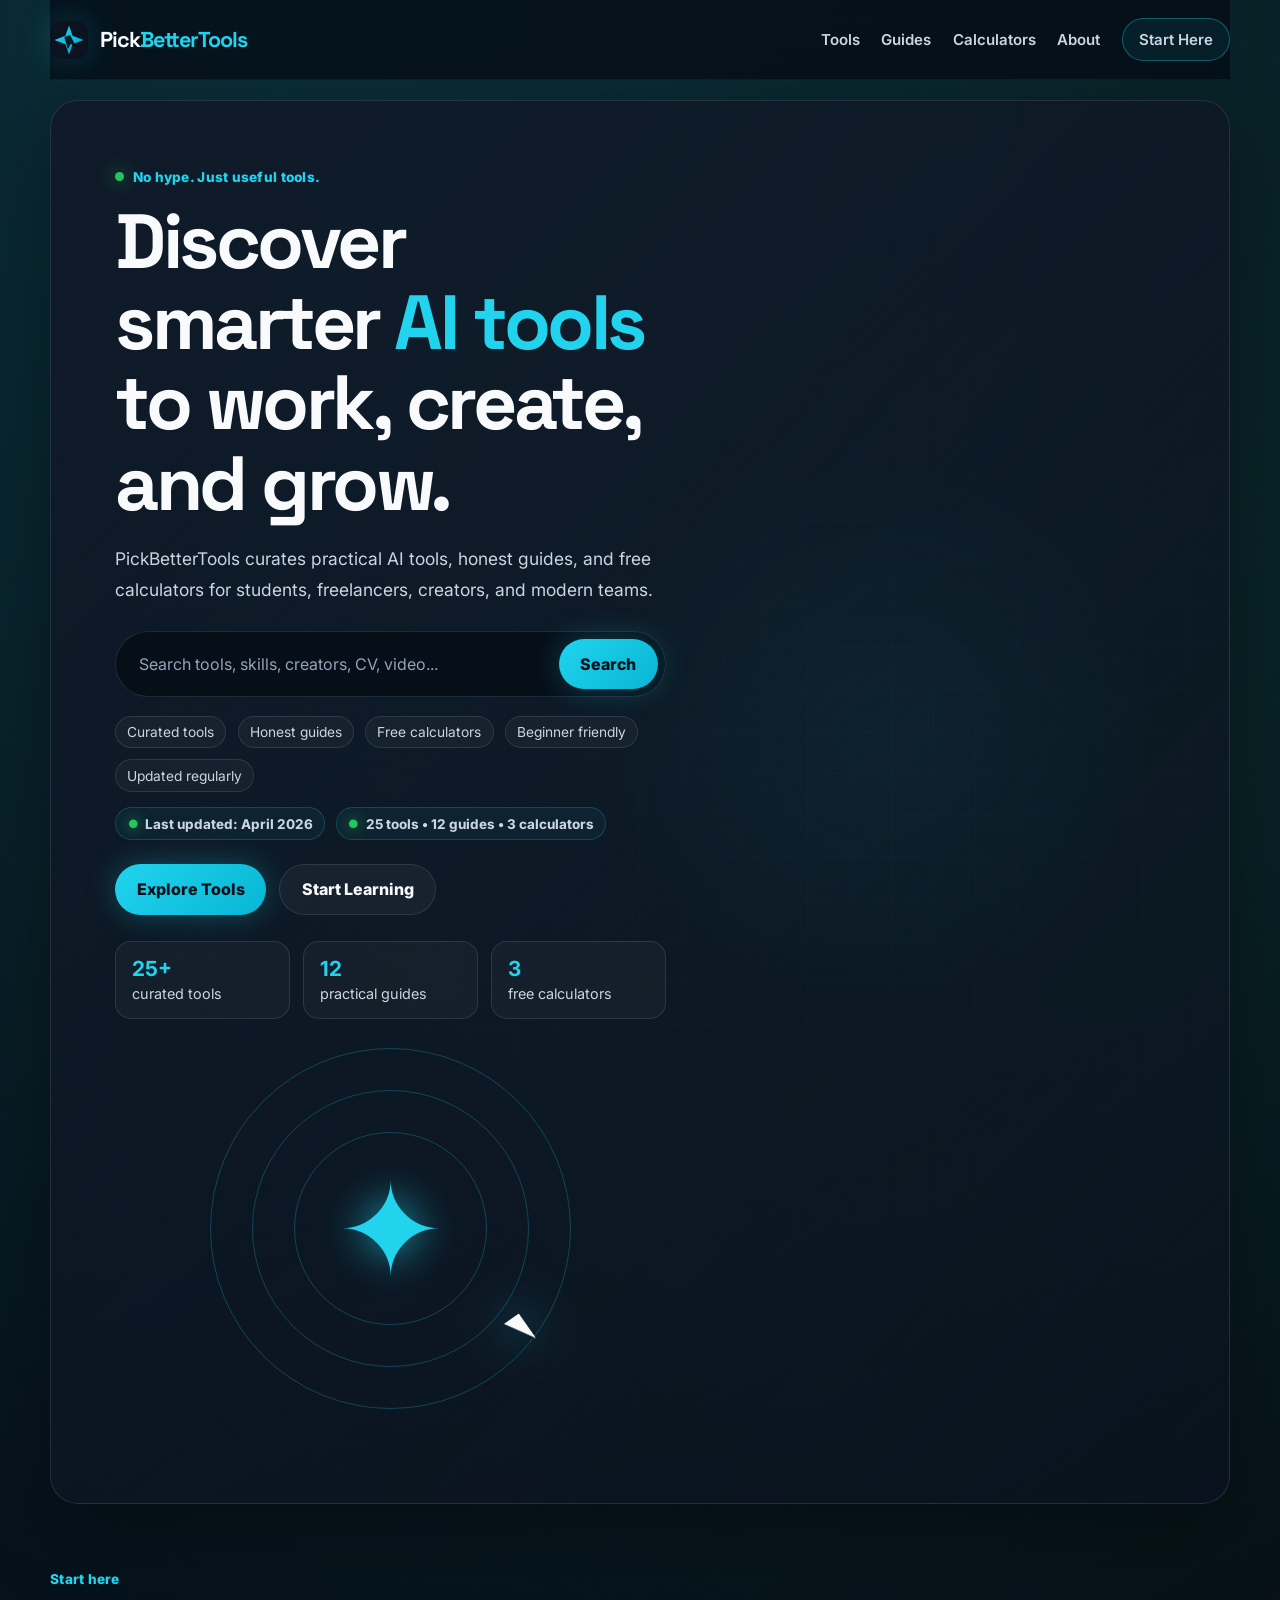
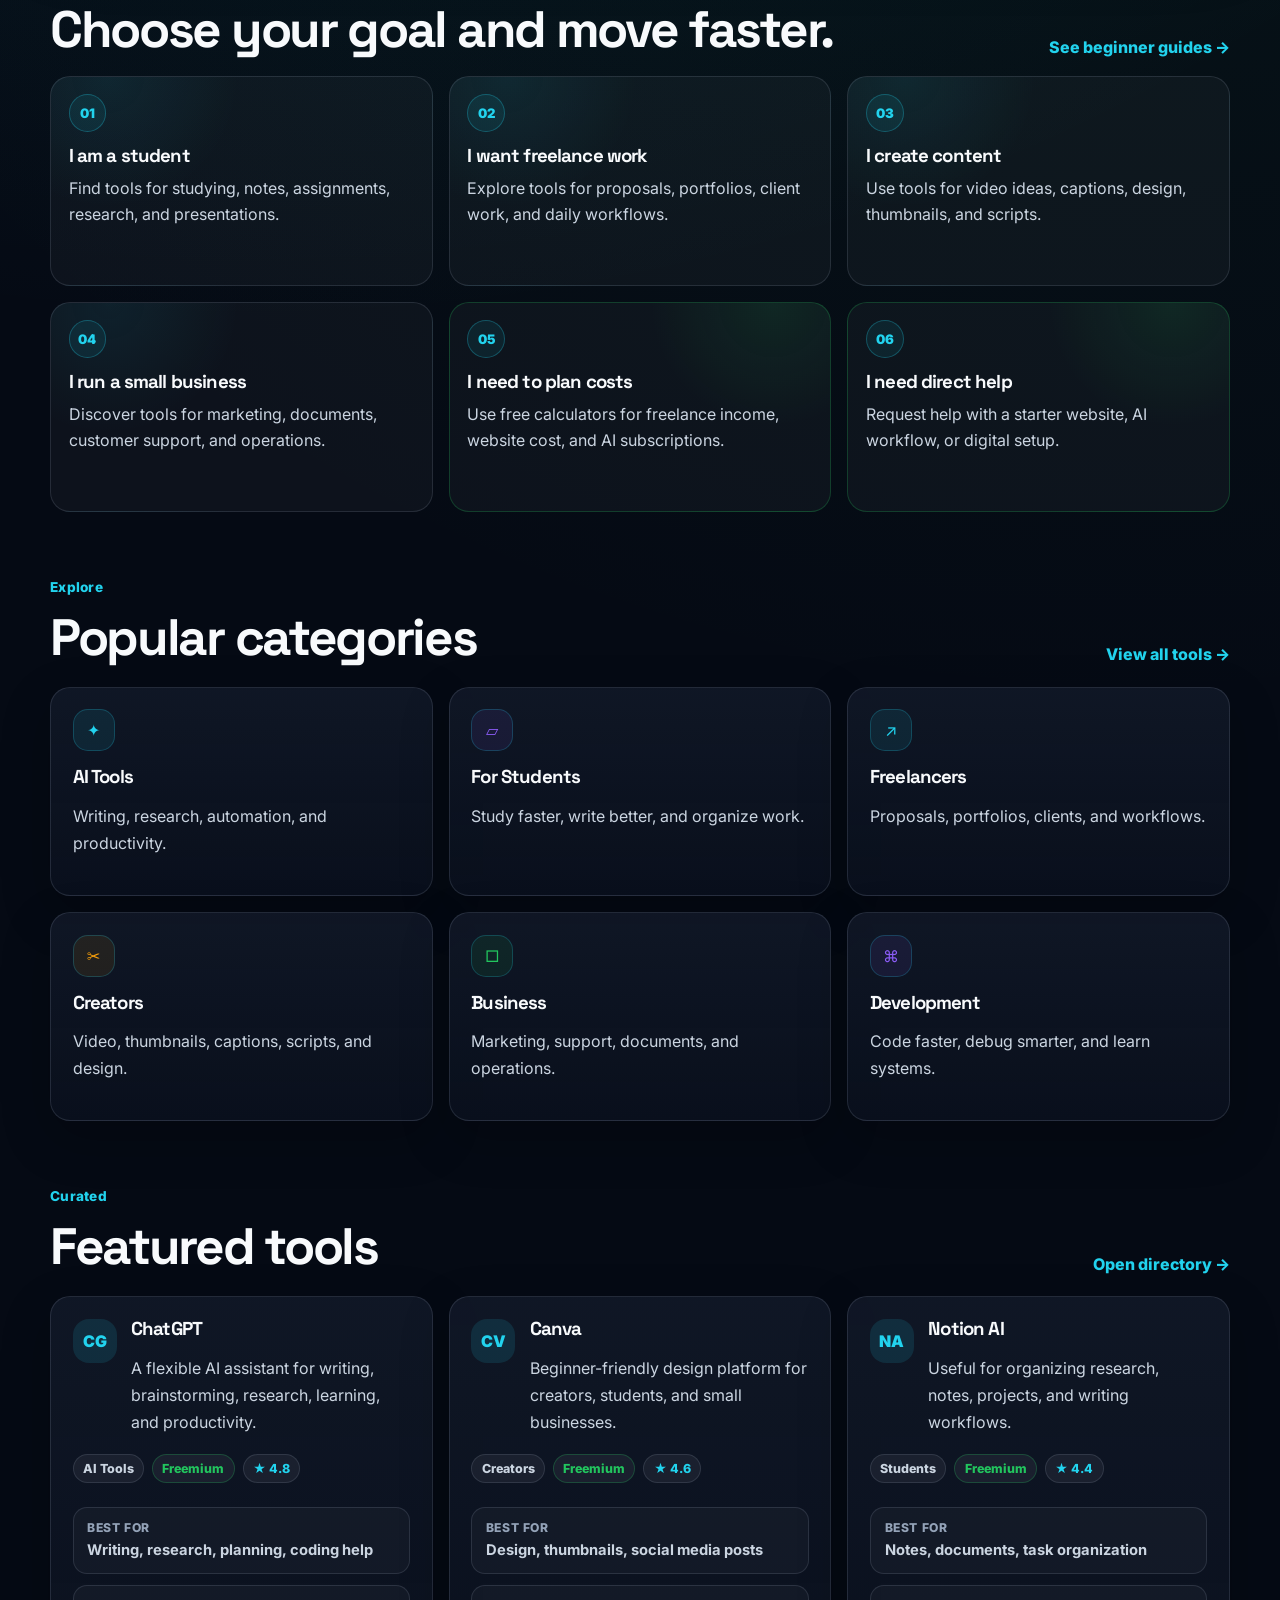
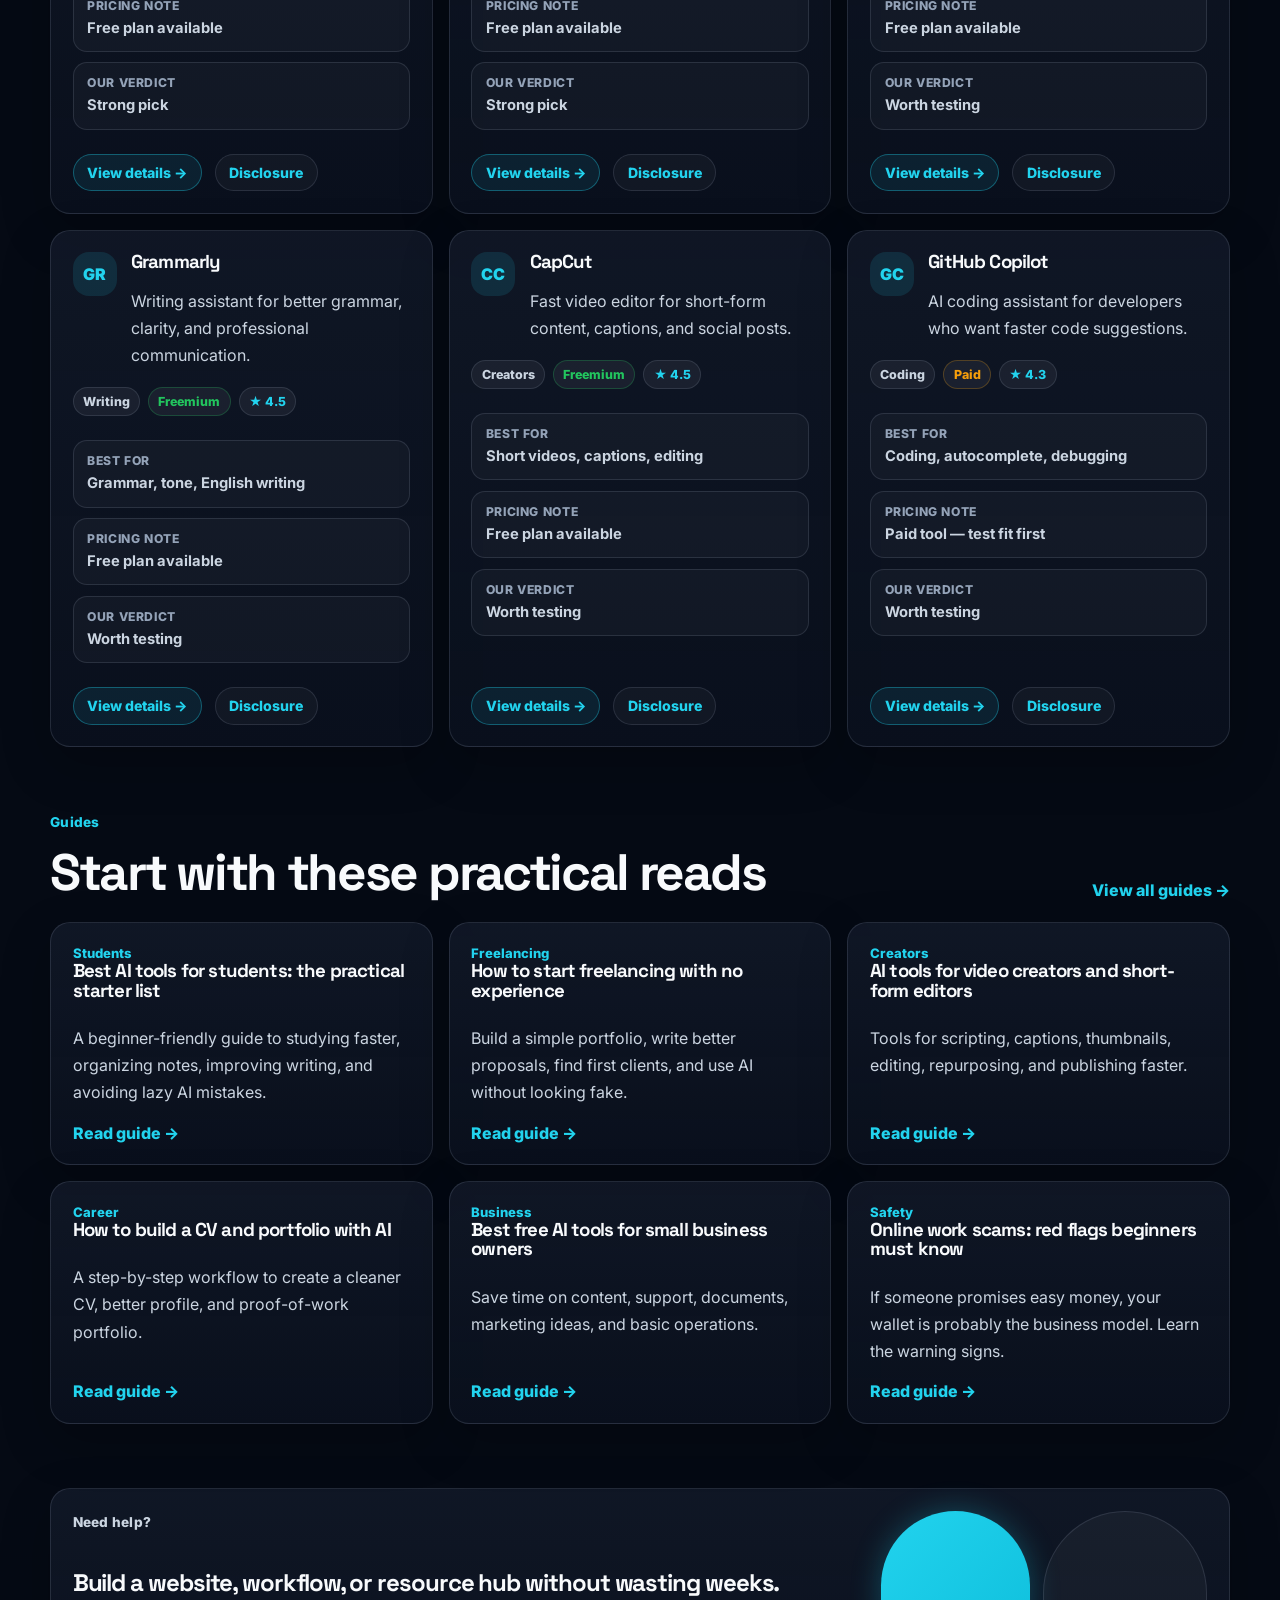
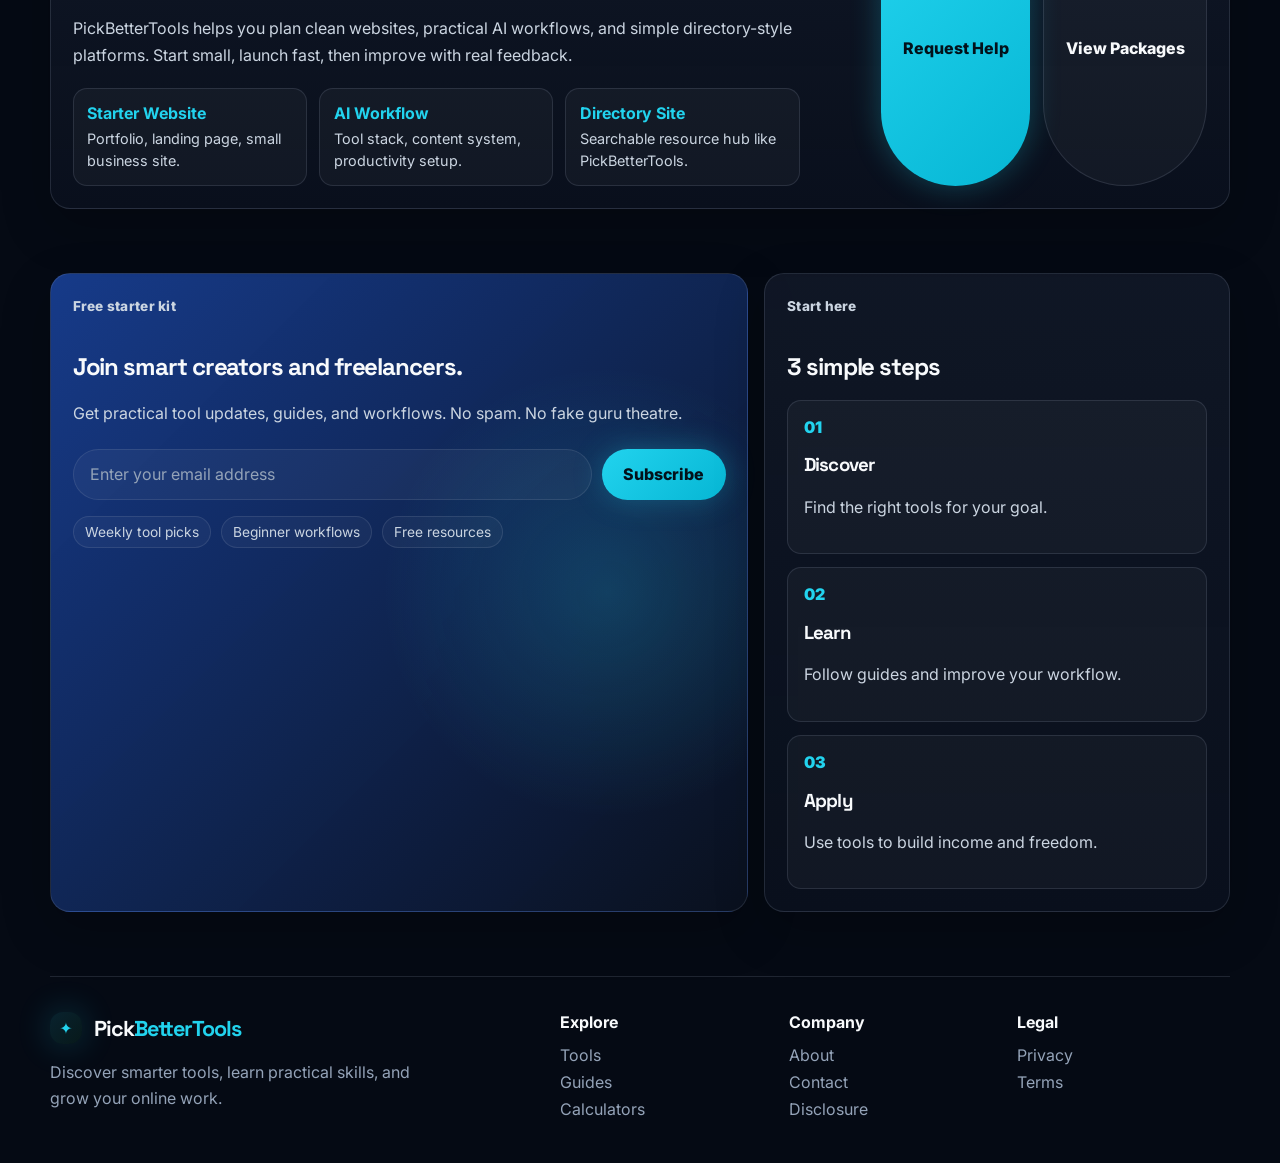
==== commit 31499c79: "Finalize PickBetterTools launch setup" ====
--- a/index.html
+++ b/index.html
@@ -4,13 +4,13 @@
   <meta charset="UTF-8" />
   <meta name="viewport" content="width=device-width, initial-scale=1.0" />
   <meta name="description" content="PickBetterTools helps students, freelancers, creators, and teams discover smarter AI tools, practical guides, and useful calculators." />
-  <link rel="canonical" href="https://PickBetterTools.pages.dev/" />
+  <link rel="canonical" href="https://pickbettertools.com/" />
   
   <meta property="og:title" content="PickBetterTools — Discover smarter AI tools" />
   <meta property="og:description"
     content="Curated AI tools, practical guides, and free calculators for students, freelancers, creators, and modern teams." />
   <meta property="og:type" content="website" />
-  <meta property="og:url" content="https://PickBetterTools.pages.dev/" />
+  <meta property="og:url" content="https://pickbettertools.com/" />
   
   <meta name="twitter:card" content="summary" />
   <meta name="twitter:title" content="PickBetterTools — Discover smarter AI tools" />
@@ -320,7 +320,7 @@
     </div>
   </footer>
 
-  <script src="js/data.js"></script>
-  <script src="js/app.js"></script>
+  <script src="js/data.js?v=pbt-20260515"></script>
+  <script src="js/app.js?v=pbt-20260515"></script>
 </body>
 </html>
